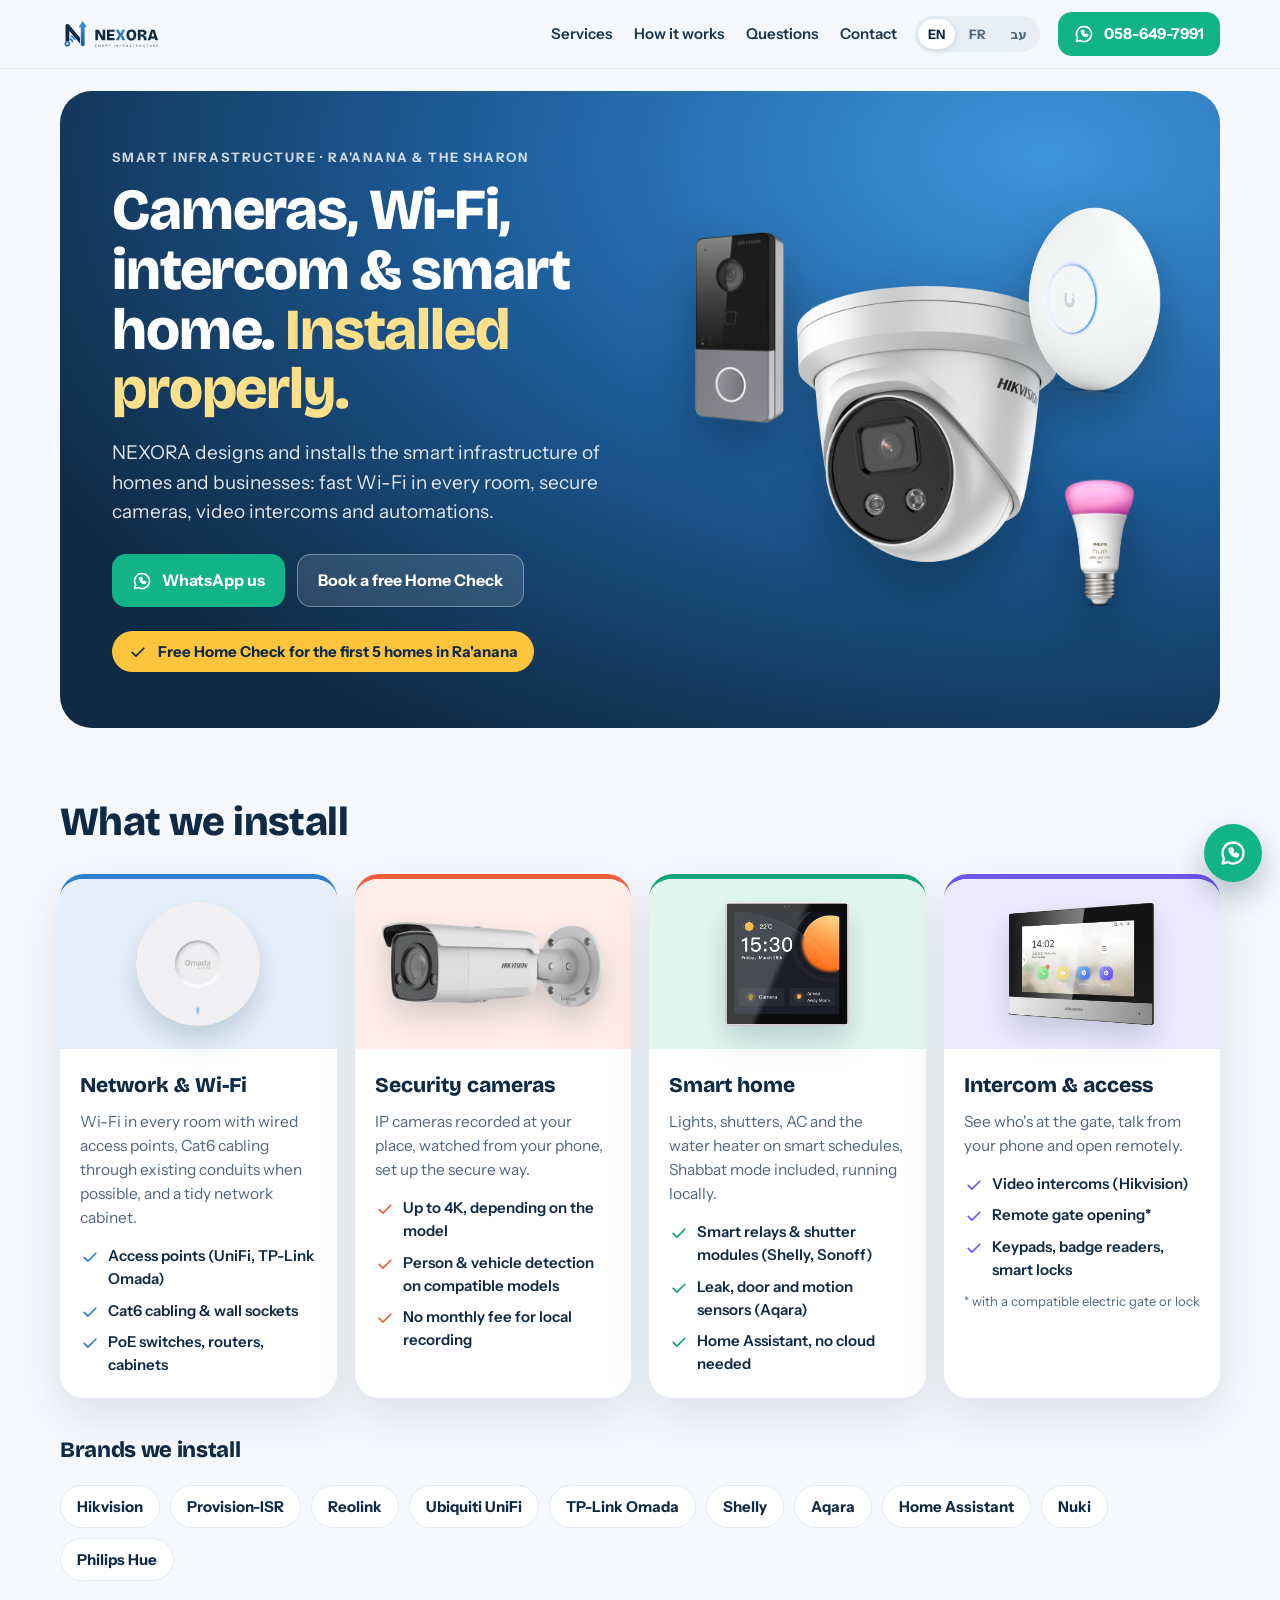
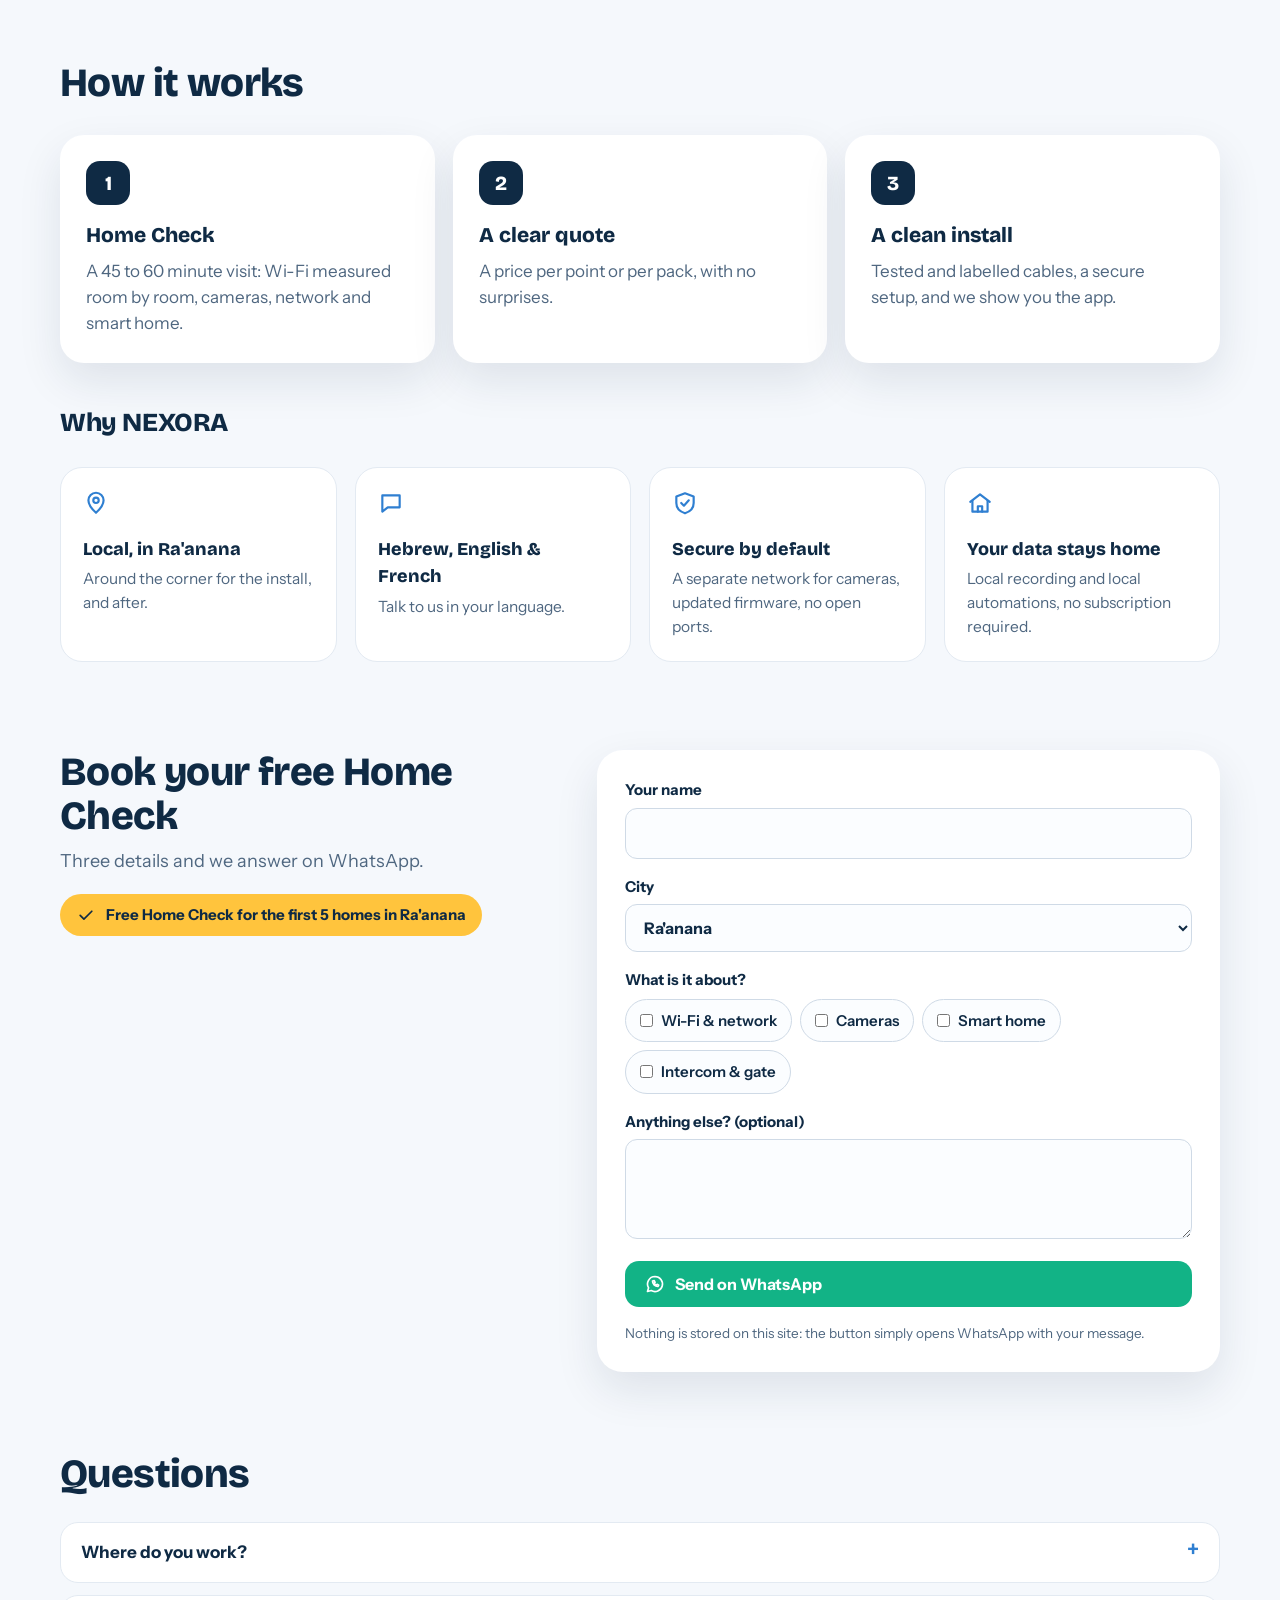
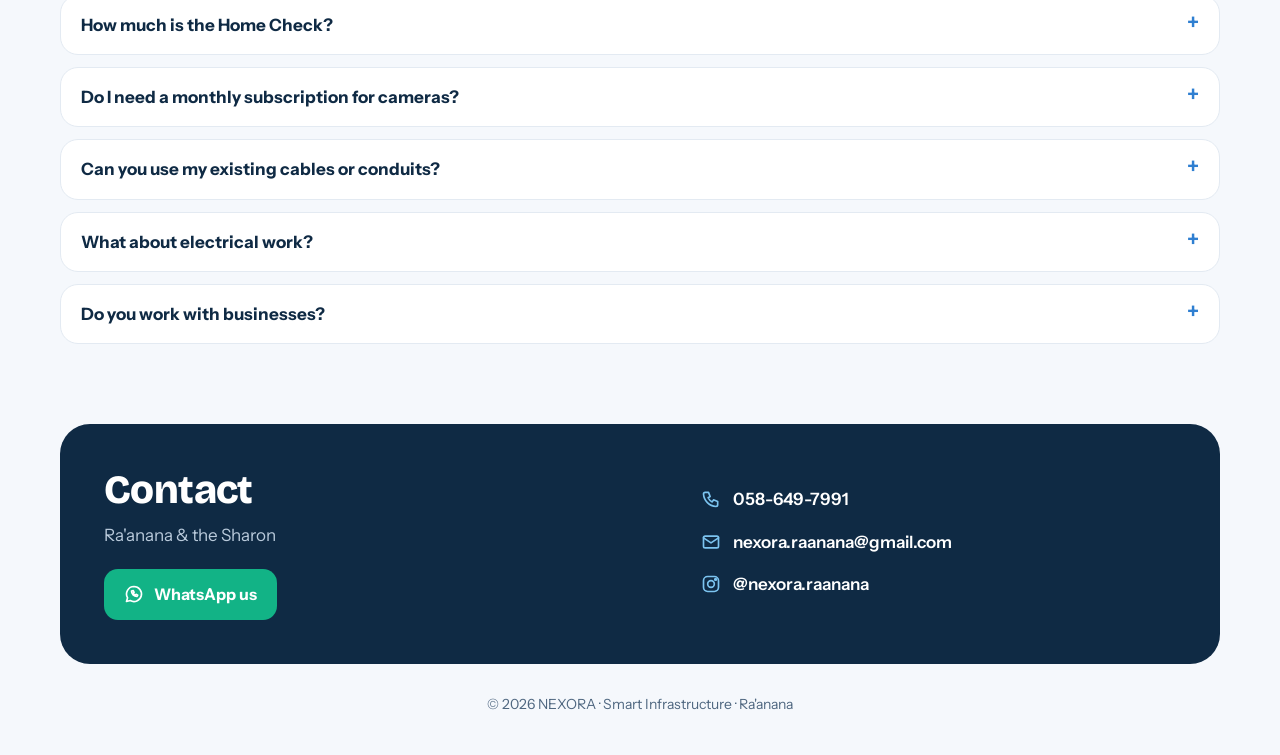
==== en/index.html @ de11d762 "NEXORA website: one page in English, French and Hebrew Services, how it works, free Home Check booki" ====
<!doctype html>
<html lang="en" dir="ltr">
<head>
<meta charset="utf-8">
<meta name="viewport" content="width=device-width, initial-scale=1">
<title>NEXORA · Cameras, Wi-Fi &amp; smart home in Ra&#x27;anana</title>
<meta name="description" content="NEXORA installs security cameras, Wi-Fi and Ethernet, video intercoms and smart home systems in Ra&#x27;anana and the Sharon. Free Home Check for the first 5 homes.">
<link rel="canonical" href="https://nexoraraanana.github.io/en/"><link rel="alternate" hreflang="en" href="https://nexoraraanana.github.io/en/"><link rel="alternate" hreflang="fr" href="https://nexoraraanana.github.io/fr/"><link rel="alternate" hreflang="he" href="https://nexoraraanana.github.io/he/"><link rel="alternate" hreflang="x-default" href="https://nexoraraanana.github.io/">
<meta property="og:type" content="website"><meta property="og:url" content="https://nexoraraanana.github.io/en/"><meta property="og:title" content="NEXORA · Cameras, Wi-Fi &amp; smart home in Ra&#x27;anana">
<meta property="og:description" content="NEXORA installs security cameras, Wi-Fi and Ethernet, video intercoms and smart home systems in Ra&#x27;anana and the Sharon. Free Home Check for the first 5 homes."><meta property="og:image" content="https://nexoraraanana.github.io/img/og-en.jpg"><meta name="twitter:card" content="summary_large_image">
<meta name="theme-color" content="#0F2A44">
<link rel="icon" href="../favicon.png"><link rel="apple-touch-icon" href="../apple-touch-icon.png">
<link rel="preconnect" href="https://fonts.googleapis.com"><link rel="preconnect" href="https://fonts.gstatic.com" crossorigin>
<link href="https://fonts.googleapis.com/css2?family=Bricolage+Grotesque:opsz,wght@12..96,700;12..96,800&family=Instrument+Sans:wght@400;600;700&family=Heebo:wght@400;600;700;800&display=swap" rel="stylesheet">
<link rel="stylesheet" href="../site.css">
<script type="application/ld+json">{"@context": "https://schema.org", "@type": "LocalBusiness", "name": "NEXORA", "description": "NEXORA installs security cameras, Wi-Fi and Ethernet, video intercoms and smart home systems in Ra'anana and the Sharon. Free Home Check for the first 5 homes.", "url": "https://nexoraraanana.github.io/en/", "telephone": "+972586497991", "email": "nexora.raanana@gmail.com", "image": "https://nexoraraanana.github.io/img/og-en.jpg", "sameAs": ["https://www.instagram.com/nexora.raanana/"], "inLanguage": "en", "areaServed": ["Ra'anana", "Kfar Saba", "Hod Hasharon", "Herzliya", "Sharon"]}</script>
</head>
<body>
<header class="top"><div class="wrap">
  <a class="logo" href="./" aria-label="NEXORA"><img src="../img/logo.svg" alt="NEXORA" width="160" height="34"></a>
  <nav class="nav" aria-label="Menu"><a href="#services">Services</a><a href="#how">How it works</a><a href="#faq">Questions</a><a href="#contact">Contact</a></nav>
  <div class="lang" aria-label="Language"><a href="../en/" lang="en" aria-current="page">EN</a><a href="../fr/" lang="fr">FR</a><a href="../he/" lang="he">עב</a></div>
  <a class="btn wa" href="https://wa.me/972586497991?text=Hi%20NEXORA%2C%20I%27d%20like%20a%20free%20Home%20Check." target="_blank" rel="noopener"><svg viewBox="0 0 24 24" aria-hidden="true"><path d="M12 3a9 9 0 0 0-7.7 13.6L3 21l4.5-1.2A9 9 0 1 0 12 3z"/><path d="M9 8.5c0 3.6 2.9 6.5 6.5 6.5l1-1.6-2-1-1 1a4.5 4.5 0 0 1-2.4-2.4l1-1-1-2z"/></svg><span>058-649-7991</span></a>
</div></header>
<main class="wrap">
  <section class="hero"><div class="in">
    <div>
      <div class="kicker">Smart Infrastructure · Ra'anana & the Sharon</div>
      <h1>Cameras, Wi-Fi, intercom &amp; smart home. <em>Installed properly.</em></h1>
      <p class="sub">NEXORA designs and installs the smart infrastructure of homes and businesses: fast Wi-Fi in every room, secure cameras, video intercoms and automations.</p>
      <div class="ctas"><a class="btn wa" href="https://wa.me/972586497991?text=Hi%20NEXORA%2C%20I%27d%20like%20a%20free%20Home%20Check." target="_blank" rel="noopener"><svg viewBox="0 0 24 24" aria-hidden="true"><path d="M12 3a9 9 0 0 0-7.7 13.6L3 21l4.5-1.2A9 9 0 1 0 12 3z"/><path d="M9 8.5c0 3.6 2.9 6.5 6.5 6.5l1-1.6-2-1-1 1a4.5 4.5 0 0 1-2.4-2.4l1-1-1-2z"/></svg>WhatsApp us</a><a class="btn ghost" href="#book">Book a free Home Check</a></div>
      <div class="offer"><svg viewBox="0 0 24 24" aria-hidden="true"><path d="M5 12.5l4.5 4.5L19 7.5"/></svg>Free Home Check for the first 5 homes in Ra'anana</div>
    </div>
    <div class="stage" aria-hidden="true">
      <img class="i-villa" src="../img/villa.webp" alt="" width="200" height="400"><img class="i-turret" src="../img/turret.webp" alt="" width="400" height="420">
      <img class="i-ap" src="../img/ap.webp" alt="" width="220" height="300"><img class="i-bulb" src="../img/bulb.webp" alt="" width="140" height="240">
    </div>
  </div></section>

  <section class="block" id="services"><h2 class="h2">What we install</h2><div class="grid4"><article class="svc" style="--c:var(--network);--tint:#E5F0FB"><div class="pic"><img src="../img/s-network.webp" alt="" loading="lazy" width="300" height="200"></div><div class="txt"><h3>Network &amp; Wi-Fi</h3><p>Wi-Fi in every room with wired access points, Cat6 cabling through existing conduits when possible, and a tidy network cabinet.</p><ul><li><svg viewBox="0 0 24 24" aria-hidden="true"><path d="M5 12.5l4.5 4.5L19 7.5"/></svg><span>Access points (UniFi, TP-Link Omada)</span></li><li><svg viewBox="0 0 24 24" aria-hidden="true"><path d="M5 12.5l4.5 4.5L19 7.5"/></svg><span>Cat6 cabling &amp; wall sockets</span></li><li><svg viewBox="0 0 24 24" aria-hidden="true"><path d="M5 12.5l4.5 4.5L19 7.5"/></svg><span>PoE switches, routers, cabinets</span></li></ul></div></article><article class="svc" style="--c:var(--security);--tint:#FFEDE7"><div class="pic"><img src="../img/s-security.webp" alt="" loading="lazy" width="300" height="200"></div><div class="txt"><h3>Security cameras</h3><p>IP cameras recorded at your place, watched from your phone, set up the secure way.</p><ul><li><svg viewBox="0 0 24 24" aria-hidden="true"><path d="M5 12.5l4.5 4.5L19 7.5"/></svg><span>Up to 4K, depending on the model</span></li><li><svg viewBox="0 0 24 24" aria-hidden="true"><path d="M5 12.5l4.5 4.5L19 7.5"/></svg><span>Person &amp; vehicle detection on compatible models</span></li><li><svg viewBox="0 0 24 24" aria-hidden="true"><path d="M5 12.5l4.5 4.5L19 7.5"/></svg><span>No monthly fee for local recording</span></li></ul></div></article><article class="svc" style="--c:var(--smart);--tint:#E2F6EF"><div class="pic"><img src="../img/s-smart.webp" alt="" loading="lazy" width="300" height="200"></div><div class="txt"><h3>Smart home</h3><p>Lights, shutters, AC and the water heater on smart schedules, Shabbat mode included, running locally.</p><ul><li><svg viewBox="0 0 24 24" aria-hidden="true"><path d="M5 12.5l4.5 4.5L19 7.5"/></svg><span>Smart relays &amp; shutter modules (Shelly, Sonoff)</span></li><li><svg viewBox="0 0 24 24" aria-hidden="true"><path d="M5 12.5l4.5 4.5L19 7.5"/></svg><span>Leak, door and motion sensors (Aqara)</span></li><li><svg viewBox="0 0 24 24" aria-hidden="true"><path d="M5 12.5l4.5 4.5L19 7.5"/></svg><span>Home Assistant, no cloud needed</span></li></ul></div></article><article class="svc" style="--c:var(--digital);--tint:#EEEAFE"><div class="pic"><img src="../img/s-digital.webp" alt="" loading="lazy" width="300" height="200"></div><div class="txt"><h3>Intercom &amp; access</h3><p>See who's at the gate, talk from your phone and open remotely.</p><ul><li><svg viewBox="0 0 24 24" aria-hidden="true"><path d="M5 12.5l4.5 4.5L19 7.5"/></svg><span>Video intercoms (Hikvision)</span></li><li><svg viewBox="0 0 24 24" aria-hidden="true"><path d="M5 12.5l4.5 4.5L19 7.5"/></svg><span>Remote gate opening*</span></li><li><svg viewBox="0 0 24 24" aria-hidden="true"><path d="M5 12.5l4.5 4.5L19 7.5"/></svg><span>Keypads, badge readers, smart locks</span></li></ul><small>* with a compatible electric gate or lock</small></div></article></div>
    <h3 class="h2" style="font-size:22px;margin-top:40px">Brands we install</h3><div class="brands"><span>Hikvision</span><span>Provision-ISR</span><span>Reolink</span><span>Ubiquiti UniFi</span><span>TP-Link Omada</span><span>Shelly</span><span>Aqara</span><span>Home Assistant</span><span>Nuki</span><span>Philips Hue</span></div></section>

  <section class="block" id="how"><h2 class="h2">How it works</h2><div class="steps"><div class="step"><div class="n">1</div><h3>Home Check</h3><p>A 45 to 60 minute visit: Wi-Fi measured room by room, cameras, network and smart home.</p></div><div class="step"><div class="n">2</div><h3>A clear quote</h3><p>A price per point or per pack, with no surprises.</p></div><div class="step"><div class="n">3</div><h3>A clean install</h3><p>Tested and labelled cables, a secure setup, and we show you the app.</p></div></div>
    <h3 class="h2" style="font-size:26px;margin-top:46px">Why NEXORA</h3><div class="why"><div><svg viewBox="0 0 24 24" aria-hidden="true"><path d="M12 21s-7-6.2-7-11.5a7 7 0 0 1 14 0C19 14.8 12 21 12 21z"/><circle cx="12" cy="9.5" r="2.5"/></svg><b>Local, in Ra'anana</b><p>Around the corner for the install, and after.</p></div><div><svg viewBox="0 0 24 24" aria-hidden="true"><path d="M4 5h16v11H9l-5 4z"/></svg><b>Hebrew, English &amp; French</b><p>Talk to us in your language.</p></div><div><svg viewBox="0 0 24 24" aria-hidden="true"><path d="M12 3l8 3v6c0 4.8-3.4 8-8 9.5C7.4 20 4 16.8 4 12V6z"/><path d="M8.5 12l2.5 2.5 4.5-5"/></svg><b>Secure by default</b><p>A separate network for cameras, updated firmware, no open ports.</p></div><div><svg viewBox="0 0 24 24" aria-hidden="true"><path d="M3 11l9-7 9 7"/><path d="M5 10v10h14V10"/><path d="M10 20v-5h4v5"/></svg><b>Your data stays home</b><p>Local recording and local automations, no subscription required.</p></div></div></section>

  <section class="block" id="book"><div class="book">
    <div><h2 class="h2">Book your free Home Check</h2><p class="lead">Three details and we answer on WhatsApp.</p><div class="offer" style="margin-top:18px"><svg viewBox="0 0 24 24" aria-hidden="true"><path d="M5 12.5l4.5 4.5L19 7.5"/></svg>Free Home Check for the first 5 homes in Ra'anana</div></div>
    <form class="form" data-wa="972586497991" data-tpl="Hi NEXORA, I&#x27;d like a free Home Check.
Name: {name}
City: {city}
About: {needs}
{msg}">
      <label>Your name<input name="name" autocomplete="name"></label>
      <label>City<select name="city"><option>Ra'anana</option><option>Kfar Saba</option><option>Hod Hasharon</option><option>Herzliya</option><option>Other</option></select></label>
      <fieldset><legend>What is it about?</legend><div class="opts"><label><input type="checkbox" name="needs" value="Wi-Fi & network">Wi-Fi &amp; network</label><label><input type="checkbox" name="needs" value="Cameras">Cameras</label><label><input type="checkbox" name="needs" value="Smart home">Smart home</label><label><input type="checkbox" name="needs" value="Intercom & gate">Intercom &amp; gate</label></div></fieldset>
      <label>Anything else? (optional)<textarea name="msg" rows="3"></textarea></label>
      <button class="btn wa" type="submit"><svg viewBox="0 0 24 24" aria-hidden="true"><path d="M12 3a9 9 0 0 0-7.7 13.6L3 21l4.5-1.2A9 9 0 1 0 12 3z"/><path d="M9 8.5c0 3.6 2.9 6.5 6.5 6.5l1-1.6-2-1-1 1a4.5 4.5 0 0 1-2.4-2.4l1-1-1-2z"/></svg>Send on WhatsApp</button>
      <p class="note">Nothing is stored on this site: the button simply opens WhatsApp with your message.</p>
    </form>
  </div></section>

  <section class="block" id="faq"><h2 class="h2">Questions</h2><div class="faq"><details><summary>Where do you work?</summary><p>Ra'anana, Kfar Saba, Hod Hasharon, Herzliya and the rest of the Sharon.</p></details><details><summary>How much is the Home Check?</summary><p>It's free for the first 5 homes in Ra'anana. After the visit you get a clear quote, with no obligation.</p></details><details><summary>Do I need a monthly subscription for cameras?</summary><p>No. Recording happens at your place, on the recorder. The manufacturers' apps to watch remotely are free; cloud storage is optional.</p></details><details><summary>Can you use my existing cables or conduits?</summary><p>Often, yes: we check where the existing conduits go and pull Cat6 through them when they allow it.</p></details><details><summary>What about electrical work?</summary><p>Anything on the 230 V network is done by a licensed electrician.</p></details><details><summary>Do you work with businesses?</summary><p>Yes: shops, offices, clinics and rentals, as well as homes.</p></details></div></section>

  <section class="contact" id="contact">
    <div><h2 class="h2">Contact</h2><p style="margin-top:10px;color:#B9CADB">Ra'anana &amp; the Sharon</p>
      <a class="btn wa" style="margin-top:20px" href="https://wa.me/972586497991?text=Hi%20NEXORA%2C%20I%27d%20like%20a%20free%20Home%20Check." target="_blank" rel="noopener"><svg viewBox="0 0 24 24" aria-hidden="true"><path d="M12 3a9 9 0 0 0-7.7 13.6L3 21l4.5-1.2A9 9 0 1 0 12 3z"/><path d="M9 8.5c0 3.6 2.9 6.5 6.5 6.5l1-1.6-2-1-1 1a4.5 4.5 0 0 1-2.4-2.4l1-1-1-2z"/></svg>WhatsApp us</a></div>
    <ul>
      <li><a href="tel:+972586497991"><svg viewBox="0 0 24 24" aria-hidden="true"><path d="M5 4h4l2 5-2.5 1.5a11 11 0 0 0 5 5L15 13l5 2v4a2 2 0 0 1-2 2A16 16 0 0 1 3 6a2 2 0 0 1 2-2z"/></svg><span dir="ltr">058-649-7991</span></a></li>
      <li><a href="mailto:nexora.raanana@gmail.com"><svg viewBox="0 0 24 24" aria-hidden="true"><rect x="3" y="5" width="18" height="14" rx="2"/><path d="M3 7l9 6 9-6"/></svg>nexora.raanana@gmail.com</a></li>
      <li><a href="https://www.instagram.com/nexora.raanana/" target="_blank" rel="noopener"><svg viewBox="0 0 24 24" aria-hidden="true"><rect x="3" y="3" width="18" height="18" rx="5"/><circle cx="12" cy="12" r="4"/><circle cx="17.5" cy="6.5" r="1"/></svg>@nexora.raanana</a></li>
    </ul>
  </section>
</main>
<footer>© 2026 NEXORA · Smart Infrastructure · Ra'anana</footer>
<a class="fab" href="https://wa.me/972586497991?text=Hi%20NEXORA%2C%20I%27d%20like%20a%20free%20Home%20Check." target="_blank" rel="noopener" aria-label="WhatsApp"><svg viewBox="0 0 24 24" aria-hidden="true"><path d="M12 3a9 9 0 0 0-7.7 13.6L3 21l4.5-1.2A9 9 0 1 0 12 3z"/><path d="M9 8.5c0 3.6 2.9 6.5 6.5 6.5l1-1.6-2-1-1 1a4.5 4.5 0 0 1-2.4-2.4l1-1-1-2z"/></svg></a>
<script src="../site.js"></script>
</body>
</html>
---- site.css ----
:root { --navy: #0F2A44; --ink: #1B3550; --muted: #4F6780; --line: #E3EAF2; --bg: #F5F8FC; --card: #FFFFFF;
  --network: #2F7FD1; --security: #EE5D3C; --smart: #0FA57B; --digital: #6F55EE; --sun: #FFC43D; --wa: #12B386;
  --head: 'Bricolage Grotesque', 'Segoe UI', system-ui, sans-serif; --body: 'Instrument Sans', 'Segoe UI', system-ui, sans-serif;
  --shadow: 0 18px 44px rgba(15, 42, 68, 0.10); }
[dir="rtl"] { --head: 'Heebo', 'Segoe UI', system-ui, sans-serif; --body: 'Heebo', 'Segoe UI', system-ui, sans-serif; }
* { box-sizing: border-box; margin: 0; padding: 0; }
html { scroll-behavior: smooth; }
body { font-family: var(--body); color: var(--navy); background: var(--bg); line-height: 1.55; font-size: 17px; -webkit-font-smoothing: antialiased; }
img { display: block; max-width: 100%; height: auto; }
a { color: inherit; }
.wrap { width: min(1160px, 100% - 32px); margin-inline: auto; }
svg { width: 20px; height: 20px; fill: none; stroke: currentColor; stroke-width: 2; stroke-linecap: round; stroke-linejoin: round; flex: none; }
:focus-visible { outline: 3px solid var(--network); outline-offset: 3px; border-radius: 8px; }

/* header */
.top { position: sticky; top: 0; z-index: 20; background: rgba(245, 248, 252, 0.88); backdrop-filter: blur(12px); border-bottom: 1px solid var(--line); }
.top .wrap { display: flex; align-items: center; gap: 18px; height: 68px; }
.logo img { height: 34px; width: auto; }
.nav { display: flex; gap: 22px; margin-inline-start: auto; }
.nav a { text-decoration: none; font-weight: 600; font-size: 15px; color: var(--ink); }
.nav a:hover { color: var(--network); }
.lang { display: flex; gap: 4px; padding: 3px; border-radius: 999px; background: #E8EEF5; }
.lang a { text-decoration: none; font-weight: 700; font-size: 13px; padding: 5px 10px; border-radius: 999px; color: var(--muted); }
.lang a[aria-current="page"] { background: #fff; color: var(--navy); box-shadow: 0 2px 6px rgba(15, 42, 68, 0.12); }
.btn { display: inline-flex; align-items: center; gap: 10px; padding: 13px 20px; border-radius: 14px; font-weight: 700; font-size: 16px; text-decoration: none; border: 0; cursor: pointer; font-family: var(--body); transition: transform 0.15s ease; }
.btn:hover { transform: translateY(-1px); }
.btn.wa { background: var(--wa); color: #fff; }
.btn.light { background: #fff; color: var(--navy); }
.btn.ghost { background: rgba(255, 255, 255, 0.12); color: #fff; border: 1px solid rgba(255, 255, 255, 0.35); }
.top .btn { padding: 10px 16px; font-size: 15px; }

/* hero */
.hero { position: relative; overflow: hidden; margin-top: 22px; border-radius: 32px; color: #fff;
  background: radial-gradient(120% 130% at 85% 10%, #3E95DD 0%, #1E5E9C 40%, #0F2A44 82%); }
.hero .in { display: grid; grid-template-columns: 1.05fr 0.95fr; gap: 24px; align-items: center; padding: 56px 52px; }
.kicker { font-weight: 700; font-size: 13px; letter-spacing: 0.14em; text-transform: uppercase; color: rgba(255, 255, 255, 0.78); }
[dir="rtl"] .kicker { letter-spacing: 0.02em; }
.hero h1 { margin-top: 14px; font-family: var(--head); font-weight: 800; font-size: clamp(34px, 5.2vw, 58px); line-height: 1.03; letter-spacing: -0.02em; }
[dir="rtl"] .hero h1 { letter-spacing: 0; line-height: 1.15; }
.hero h1 em { font-style: normal; color: #FFE08A; }
.hero p.sub { margin-top: 18px; font-size: 19px; color: rgba(255, 255, 255, 0.88); max-width: 560px; }
.hero .ctas { display: flex; flex-wrap: wrap; gap: 12px; margin-top: 28px; }
.offer { display: inline-flex; align-items: center; gap: 10px; margin-top: 24px; padding: 9px 16px; border-radius: 999px; background: var(--sun); color: var(--navy); font-weight: 700; font-size: 15px; }
.stage { position: relative; min-height: 420px; }
.stage img { position: absolute; filter: drop-shadow(0 26px 26px rgba(4, 16, 30, 0.35)); animation: float 7s ease-in-out infinite; }
.stage .i-turret { width: 58%; inset-inline-start: 22%; top: 18%; }
.stage .i-villa { width: 21%; inset-inline-start: 2%; top: 6%; animation-delay: -2s; }
.stage .i-ap { width: 30%; inset-inline-end: 0; top: 0; animation-delay: -4s; }
.stage .i-bulb { width: 16%; inset-inline-end: 6%; bottom: 2%; animation-delay: -1s; }
@keyframes float { 0%, 100% { transform: translateY(0); } 50% { transform: translateY(-10px); } }
@media (prefers-reduced-motion: reduce) { .stage img { animation: none; } html { scroll-behavior: auto; } }

/* sections */
section.block { padding: 72px 0 8px; }
.h2 { font-family: var(--head); font-weight: 800; font-size: clamp(28px, 3.4vw, 40px); letter-spacing: -0.015em; line-height: 1.1; }
[dir="rtl"] .h2 { letter-spacing: 0; }
.lead { margin-top: 10px; color: var(--muted); font-size: 18px; }
.grid4 { display: grid; grid-template-columns: repeat(4, 1fr); gap: 18px; margin-top: 30px; }
.svc { background: var(--card); border-radius: 24px; overflow: hidden; box-shadow: var(--shadow); border-top: 5px solid var(--c); display: flex; flex-direction: column; }
.svc .pic { height: 170px; display: grid; place-items: center; background: var(--tint); padding: 18px; }
.svc .pic img { max-height: 134px; width: auto; filter: drop-shadow(0 14px 14px rgba(15, 42, 68, 0.18)); }
.svc .txt { padding: 20px 20px 22px; }
.svc h3 { font-family: var(--head); font-weight: 800; font-size: 21px; }
.svc p { margin-top: 8px; color: var(--muted); font-size: 15.5px; }
.svc ul { list-style: none; margin-top: 14px; display: grid; gap: 8px; }
.svc li { display: flex; gap: 8px; font-size: 15px; font-weight: 600; }
.svc li svg { color: var(--c); margin-top: 3px; }
.svc small { display: block; margin-top: 10px; color: var(--muted); font-size: 13px; }
.brands { display: flex; flex-wrap: wrap; gap: 10px; margin-top: 22px; }
.brands span { padding: 9px 16px; border-radius: 999px; background: #fff; border: 1px solid var(--line); font-weight: 700; font-size: 15px; }
.steps { display: grid; grid-template-columns: repeat(3, 1fr); gap: 18px; margin-top: 30px; counter-reset: s; }
.step { background: var(--card); border-radius: 24px; padding: 26px; box-shadow: var(--shadow); }
.step .n { width: 44px; height: 44px; border-radius: 14px; display: grid; place-items: center; background: var(--navy); color: #fff; font-family: var(--head); font-weight: 800; font-size: 20px; }
.step h3 { margin-top: 14px; font-family: var(--head); font-weight: 800; font-size: 21px; }
.step p { margin-top: 6px; color: var(--muted); }
.why { display: grid; grid-template-columns: repeat(4, 1fr); gap: 18px; margin-top: 30px; }
.why div { padding: 22px; border-radius: 22px; background: #fff; border: 1px solid var(--line); }
.why svg { width: 26px; height: 26px; color: var(--network); }
.why b { display: block; margin-top: 12px; font-family: var(--head); font-weight: 800; font-size: 18px; }
.why p { margin-top: 4px; color: var(--muted); font-size: 15.5px; }

/* booking */
.book { display: grid; grid-template-columns: 0.9fr 1.1fr; gap: 28px; align-items: start; margin-top: 8px; }
.form { background: var(--card); border-radius: 26px; padding: 28px; box-shadow: var(--shadow); display: grid; gap: 16px; }
.form label, .form legend { font-weight: 700; font-size: 15px; }
.form input, .form select, .form textarea { width: 100%; margin-top: 6px; padding: 12px 14px; border-radius: 12px; border: 1px solid #CFDAE6; font: inherit; font-size: 16px; color: var(--navy); background: #FBFDFF; }
.form fieldset { border: 0; }
.form .opts { display: flex; flex-wrap: wrap; gap: 8px; margin-top: 8px; }
.form .opts label { display: inline-flex; align-items: center; gap: 8px; padding: 9px 14px; border-radius: 999px; border: 1px solid #CFDAE6; background: #FBFDFF; font-weight: 600; cursor: pointer; }
.form .opts input { width: auto; margin: 0; accent-color: var(--wa); }
.form .note { color: var(--muted); font-size: 13.5px; }

/* faq + contact */
.faq { margin-top: 26px; display: grid; gap: 12px; }
.faq details { background: #fff; border: 1px solid var(--line); border-radius: 18px; padding: 16px 20px; }
.faq summary { cursor: pointer; font-weight: 700; font-size: 17px; list-style: none; display: flex; justify-content: space-between; gap: 14px; }
.faq summary::-webkit-details-marker { display: none; }
.faq summary::after { content: '+'; font-size: 22px; line-height: 1; color: var(--network); }
.faq details[open] summary::after { content: '–'; }
.faq p { margin-top: 10px; color: var(--muted); }
.contact { margin: 72px 0 0; padding: 44px; border-radius: 30px; background: var(--navy); color: #fff; display: grid; grid-template-columns: 1.2fr 1fr; gap: 26px; align-items: center; }
.contact .h2 { color: #fff; }
.contact ul { list-style: none; display: grid; gap: 12px; }
.contact li a { display: inline-flex; align-items: center; gap: 12px; text-decoration: none; font-weight: 600; font-size: 17px; }
.contact li svg { color: #7CC4F0; }
footer { padding: 30px 0 40px; color: var(--muted); font-size: 14px; text-align: center; }
.fab { position: fixed; inset-inline-end: 18px; bottom: 18px; z-index: 30; width: 58px; height: 58px; border-radius: 50%; display: grid; place-items: center; background: var(--wa); color: #fff; box-shadow: 0 14px 30px rgba(15, 42, 68, 0.28); }
.fab svg { width: 28px; height: 28px; }

@media (max-width: 1000px) { .grid4, .why { grid-template-columns: repeat(2, 1fr); } .nav { display: none; } }
@media (max-width: 760px) {
  body { font-size: 16px; }
  .hero { border-radius: 24px; margin-top: 14px; }
  .hero .in { grid-template-columns: 1fr; padding: 34px 22px 10px; }
  .stage { min-height: 300px; }
  .grid4, .why, .steps, .book, .contact { grid-template-columns: 1fr; }
  .contact { padding: 30px 22px; }
  .top .btn span { display: none; }
  .logo img { height: 28px; }
  section.block { padding-top: 54px; }
}
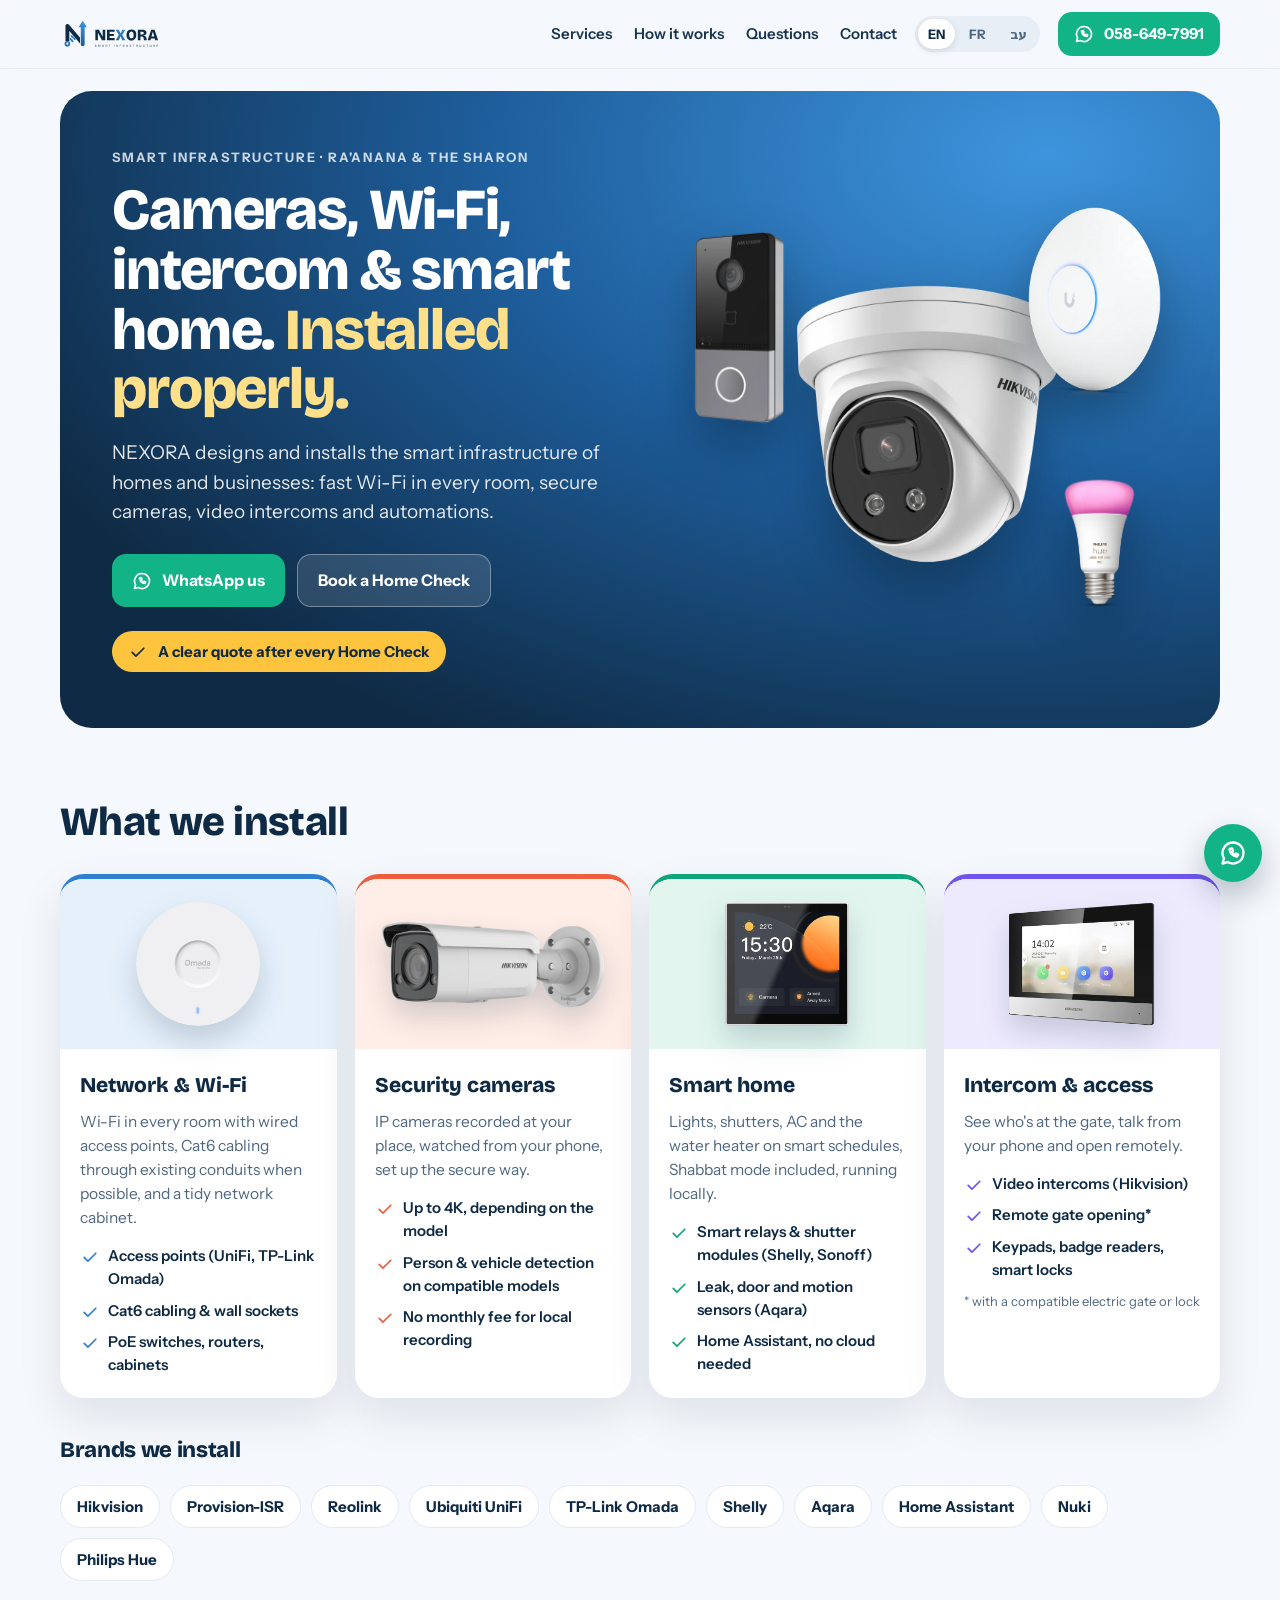
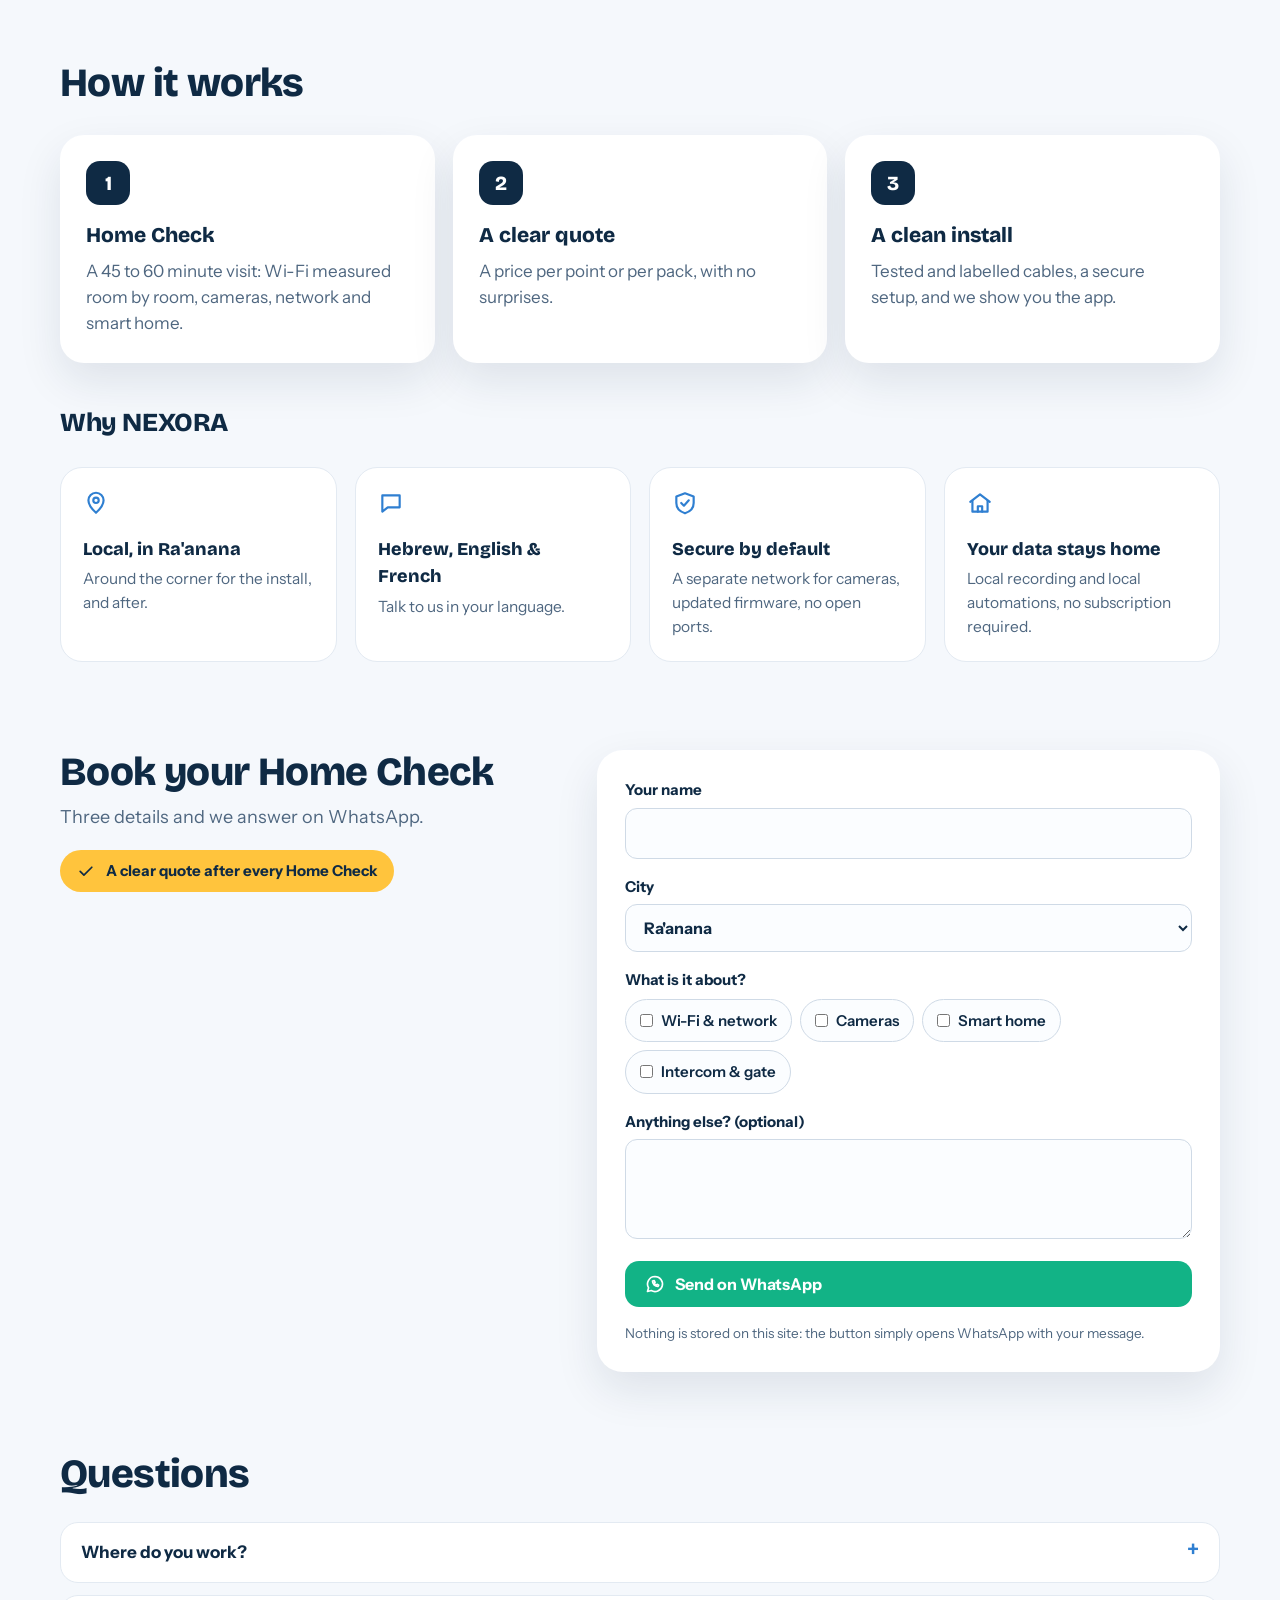
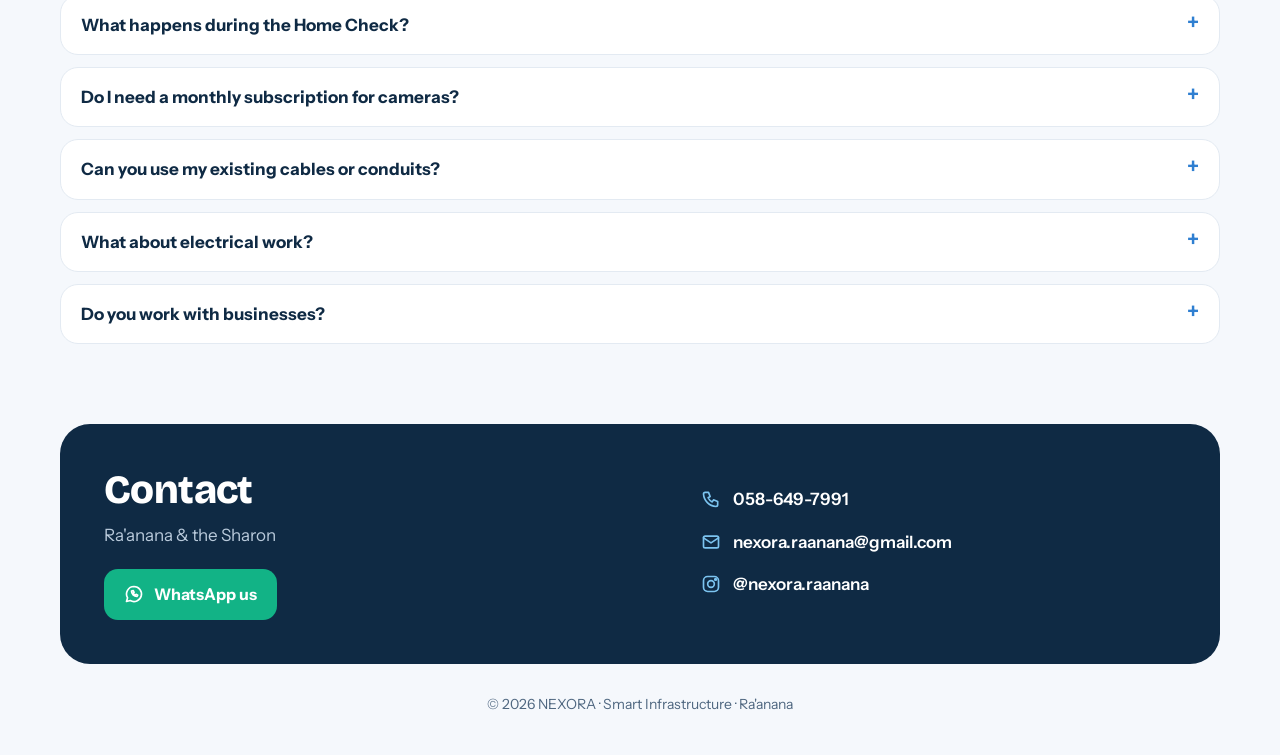
==== commit 3c3dfadd: "Remove the free Home Check offer (first 5 homes) from the site Co-Authored-By: Claude Opus 5.5 <nore" ====
--- a/en/index.html
+++ b/en/index.html
@@ -4,23 +4,23 @@
 <meta charset="utf-8">
 <meta name="viewport" content="width=device-width, initial-scale=1">
 <title>NEXORA · Cameras, Wi-Fi &amp; smart home in Ra&#x27;anana</title>
-<meta name="description" content="NEXORA installs security cameras, Wi-Fi and Ethernet, video intercoms and smart home systems in Ra&#x27;anana and the Sharon. Free Home Check for the first 5 homes.">
+<meta name="description" content="NEXORA installs security cameras, Wi-Fi and Ethernet, video intercoms and smart home systems in Ra&#x27;anana and the Sharon. Home Check visit and a clear quote.">
 <link rel="canonical" href="https://nexoraraanana.github.io/en/"><link rel="alternate" hreflang="en" href="https://nexoraraanana.github.io/en/"><link rel="alternate" hreflang="fr" href="https://nexoraraanana.github.io/fr/"><link rel="alternate" hreflang="he" href="https://nexoraraanana.github.io/he/"><link rel="alternate" hreflang="x-default" href="https://nexoraraanana.github.io/">
 <meta property="og:type" content="website"><meta property="og:url" content="https://nexoraraanana.github.io/en/"><meta property="og:title" content="NEXORA · Cameras, Wi-Fi &amp; smart home in Ra&#x27;anana">
-<meta property="og:description" content="NEXORA installs security cameras, Wi-Fi and Ethernet, video intercoms and smart home systems in Ra&#x27;anana and the Sharon. Free Home Check for the first 5 homes."><meta property="og:image" content="https://nexoraraanana.github.io/img/og-en.jpg"><meta name="twitter:card" content="summary_large_image">
+<meta property="og:description" content="NEXORA installs security cameras, Wi-Fi and Ethernet, video intercoms and smart home systems in Ra&#x27;anana and the Sharon. Home Check visit and a clear quote."><meta property="og:image" content="https://nexoraraanana.github.io/img/og-en.jpg"><meta name="twitter:card" content="summary_large_image">
 <meta name="theme-color" content="#0F2A44">
 <link rel="icon" href="../favicon.png"><link rel="apple-touch-icon" href="../apple-touch-icon.png">
 <link rel="preconnect" href="https://fonts.googleapis.com"><link rel="preconnect" href="https://fonts.gstatic.com" crossorigin>
 <link href="https://fonts.googleapis.com/css2?family=Bricolage+Grotesque:opsz,wght@12..96,700;12..96,800&family=Instrument+Sans:wght@400;600;700&family=Heebo:wght@400;600;700;800&display=swap" rel="stylesheet">
 <link rel="stylesheet" href="../site.css">
-<script type="application/ld+json">{"@context": "https://schema.org", "@type": "LocalBusiness", "name": "NEXORA", "description": "NEXORA installs security cameras, Wi-Fi and Ethernet, video intercoms and smart home systems in Ra'anana and the Sharon. Free Home Check for the first 5 homes.", "url": "https://nexoraraanana.github.io/en/", "telephone": "+972586497991", "email": "nexora.raanana@gmail.com", "image": "https://nexoraraanana.github.io/img/og-en.jpg", "sameAs": ["https://www.instagram.com/nexora.raanana/"], "inLanguage": "en", "areaServed": ["Ra'anana", "Kfar Saba", "Hod Hasharon", "Herzliya", "Sharon"]}</script>
+<script type="application/ld+json">{"@context": "https://schema.org", "@type": "LocalBusiness", "name": "NEXORA", "description": "NEXORA installs security cameras, Wi-Fi and Ethernet, video intercoms and smart home systems in Ra'anana and the Sharon. Home Check visit and a clear quote.", "url": "https://nexoraraanana.github.io/en/", "telephone": "+972586497991", "email": "nexora.raanana@gmail.com", "image": "https://nexoraraanana.github.io/img/og-en.jpg", "sameAs": ["https://www.instagram.com/nexora.raanana/"], "inLanguage": "en", "areaServed": ["Ra'anana", "Kfar Saba", "Hod Hasharon", "Herzliya", "Sharon"]}</script>
 </head>
 <body>
 <header class="top"><div class="wrap">
   <a class="logo" href="./" aria-label="NEXORA"><img src="../img/logo.svg" alt="NEXORA" width="160" height="34"></a>
   <nav class="nav" aria-label="Menu"><a href="#services">Services</a><a href="#how">How it works</a><a href="#faq">Questions</a><a href="#contact">Contact</a></nav>
   <div class="lang" aria-label="Language"><a href="../en/" lang="en" aria-current="page">EN</a><a href="../fr/" lang="fr">FR</a><a href="../he/" lang="he">עב</a></div>
-  <a class="btn wa" href="https://wa.me/972586497991?text=Hi%20NEXORA%2C%20I%27d%20like%20a%20free%20Home%20Check." target="_blank" rel="noopener"><svg viewBox="0 0 24 24" aria-hidden="true"><path d="M12 3a9 9 0 0 0-7.7 13.6L3 21l4.5-1.2A9 9 0 1 0 12 3z"/><path d="M9 8.5c0 3.6 2.9 6.5 6.5 6.5l1-1.6-2-1-1 1a4.5 4.5 0 0 1-2.4-2.4l1-1-1-2z"/></svg><span>058-649-7991</span></a>
+  <a class="btn wa" href="https://wa.me/972586497991?text=Hi%20NEXORA%2C%20I%27d%20like%20to%20book%20a%20Home%20Check." target="_blank" rel="noopener"><svg viewBox="0 0 24 24" aria-hidden="true"><path d="M12 3a9 9 0 0 0-7.7 13.6L3 21l4.5-1.2A9 9 0 1 0 12 3z"/><path d="M9 8.5c0 3.6 2.9 6.5 6.5 6.5l1-1.6-2-1-1 1a4.5 4.5 0 0 1-2.4-2.4l1-1-1-2z"/></svg><span>058-649-7991</span></a>
 </div></header>
 <main class="wrap">
   <section class="hero"><div class="in">
@@ -28,8 +28,8 @@
       <div class="kicker">Smart Infrastructure · Ra'anana & the Sharon</div>
       <h1>Cameras, Wi-Fi, intercom &amp; smart home. <em>Installed properly.</em></h1>
       <p class="sub">NEXORA designs and installs the smart infrastructure of homes and businesses: fast Wi-Fi in every room, secure cameras, video intercoms and automations.</p>
-      <div class="ctas"><a class="btn wa" href="https://wa.me/972586497991?text=Hi%20NEXORA%2C%20I%27d%20like%20a%20free%20Home%20Check." target="_blank" rel="noopener"><svg viewBox="0 0 24 24" aria-hidden="true"><path d="M12 3a9 9 0 0 0-7.7 13.6L3 21l4.5-1.2A9 9 0 1 0 12 3z"/><path d="M9 8.5c0 3.6 2.9 6.5 6.5 6.5l1-1.6-2-1-1 1a4.5 4.5 0 0 1-2.4-2.4l1-1-1-2z"/></svg>WhatsApp us</a><a class="btn ghost" href="#book">Book a free Home Check</a></div>
-      <div class="offer"><svg viewBox="0 0 24 24" aria-hidden="true"><path d="M5 12.5l4.5 4.5L19 7.5"/></svg>Free Home Check for the first 5 homes in Ra'anana</div>
+      <div class="ctas"><a class="btn wa" href="https://wa.me/972586497991?text=Hi%20NEXORA%2C%20I%27d%20like%20to%20book%20a%20Home%20Check." target="_blank" rel="noopener"><svg viewBox="0 0 24 24" aria-hidden="true"><path d="M12 3a9 9 0 0 0-7.7 13.6L3 21l4.5-1.2A9 9 0 1 0 12 3z"/><path d="M9 8.5c0 3.6 2.9 6.5 6.5 6.5l1-1.6-2-1-1 1a4.5 4.5 0 0 1-2.4-2.4l1-1-1-2z"/></svg>WhatsApp us</a><a class="btn ghost" href="#book">Book a Home Check</a></div>
+      <div class="offer"><svg viewBox="0 0 24 24" aria-hidden="true"><path d="M5 12.5l4.5 4.5L19 7.5"/></svg>A clear quote after every Home Check</div>
     </div>
     <div class="stage" aria-hidden="true">
       <img class="i-villa" src="../img/villa.webp" alt="" width="200" height="400"><img class="i-turret" src="../img/turret.webp" alt="" width="400" height="420">
@@ -44,8 +44,8 @@
     <h3 class="h2" style="font-size:26px;margin-top:46px">Why NEXORA</h3><div class="why"><div><svg viewBox="0 0 24 24" aria-hidden="true"><path d="M12 21s-7-6.2-7-11.5a7 7 0 0 1 14 0C19 14.8 12 21 12 21z"/><circle cx="12" cy="9.5" r="2.5"/></svg><b>Local, in Ra'anana</b><p>Around the corner for the install, and after.</p></div><div><svg viewBox="0 0 24 24" aria-hidden="true"><path d="M4 5h16v11H9l-5 4z"/></svg><b>Hebrew, English &amp; French</b><p>Talk to us in your language.</p></div><div><svg viewBox="0 0 24 24" aria-hidden="true"><path d="M12 3l8 3v6c0 4.8-3.4 8-8 9.5C7.4 20 4 16.8 4 12V6z"/><path d="M8.5 12l2.5 2.5 4.5-5"/></svg><b>Secure by default</b><p>A separate network for cameras, updated firmware, no open ports.</p></div><div><svg viewBox="0 0 24 24" aria-hidden="true"><path d="M3 11l9-7 9 7"/><path d="M5 10v10h14V10"/><path d="M10 20v-5h4v5"/></svg><b>Your data stays home</b><p>Local recording and local automations, no subscription required.</p></div></div></section>
 
   <section class="block" id="book"><div class="book">
-    <div><h2 class="h2">Book your free Home Check</h2><p class="lead">Three details and we answer on WhatsApp.</p><div class="offer" style="margin-top:18px"><svg viewBox="0 0 24 24" aria-hidden="true"><path d="M5 12.5l4.5 4.5L19 7.5"/></svg>Free Home Check for the first 5 homes in Ra'anana</div></div>
-    <form class="form" data-wa="972586497991" data-tpl="Hi NEXORA, I&#x27;d like a free Home Check.
+    <div><h2 class="h2">Book your Home Check</h2><p class="lead">Three details and we answer on WhatsApp.</p><div class="offer" style="margin-top:18px"><svg viewBox="0 0 24 24" aria-hidden="true"><path d="M5 12.5l4.5 4.5L19 7.5"/></svg>A clear quote after every Home Check</div></div>
+    <form class="form" data-wa="972586497991" data-tpl="Hi NEXORA, I&#x27;d like to book a Home Check.
 Name: {name}
 City: {city}
 About: {needs}
@@ -59,11 +59,11 @@
     </form>
   </div></section>
 
-  <section class="block" id="faq"><h2 class="h2">Questions</h2><div class="faq"><details><summary>Where do you work?</summary><p>Ra'anana, Kfar Saba, Hod Hasharon, Herzliya and the rest of the Sharon.</p></details><details><summary>How much is the Home Check?</summary><p>It's free for the first 5 homes in Ra'anana. After the visit you get a clear quote, with no obligation.</p></details><details><summary>Do I need a monthly subscription for cameras?</summary><p>No. Recording happens at your place, on the recorder. The manufacturers' apps to watch remotely are free; cloud storage is optional.</p></details><details><summary>Can you use my existing cables or conduits?</summary><p>Often, yes: we check where the existing conduits go and pull Cat6 through them when they allow it.</p></details><details><summary>What about electrical work?</summary><p>Anything on the 230 V network is done by a licensed electrician.</p></details><details><summary>Do you work with businesses?</summary><p>Yes: shops, offices, clinics and rentals, as well as homes.</p></details></div></section>
+  <section class="block" id="faq"><h2 class="h2">Questions</h2><div class="faq"><details><summary>Where do you work?</summary><p>Ra'anana, Kfar Saba, Hod Hasharon, Herzliya and the rest of the Sharon.</p></details><details><summary>What happens during the Home Check?</summary><p>We visit for about an hour: Wi-Fi measured room by room, then your cameras, cabling and smart home. After the visit you get a clear quote, with no obligation.</p></details><details><summary>Do I need a monthly subscription for cameras?</summary><p>No. Recording happens at your place, on the recorder. The manufacturers' apps to watch remotely are free; cloud storage is optional.</p></details><details><summary>Can you use my existing cables or conduits?</summary><p>Often, yes: we check where the existing conduits go and pull Cat6 through them when they allow it.</p></details><details><summary>What about electrical work?</summary><p>Anything on the 230 V network is done by a licensed electrician.</p></details><details><summary>Do you work with businesses?</summary><p>Yes: shops, offices, clinics and rentals, as well as homes.</p></details></div></section>
 
   <section class="contact" id="contact">
     <div><h2 class="h2">Contact</h2><p style="margin-top:10px;color:#B9CADB">Ra'anana &amp; the Sharon</p>
-      <a class="btn wa" style="margin-top:20px" href="https://wa.me/972586497991?text=Hi%20NEXORA%2C%20I%27d%20like%20a%20free%20Home%20Check." target="_blank" rel="noopener"><svg viewBox="0 0 24 24" aria-hidden="true"><path d="M12 3a9 9 0 0 0-7.7 13.6L3 21l4.5-1.2A9 9 0 1 0 12 3z"/><path d="M9 8.5c0 3.6 2.9 6.5 6.5 6.5l1-1.6-2-1-1 1a4.5 4.5 0 0 1-2.4-2.4l1-1-1-2z"/></svg>WhatsApp us</a></div>
+      <a class="btn wa" style="margin-top:20px" href="https://wa.me/972586497991?text=Hi%20NEXORA%2C%20I%27d%20like%20to%20book%20a%20Home%20Check." target="_blank" rel="noopener"><svg viewBox="0 0 24 24" aria-hidden="true"><path d="M12 3a9 9 0 0 0-7.7 13.6L3 21l4.5-1.2A9 9 0 1 0 12 3z"/><path d="M9 8.5c0 3.6 2.9 6.5 6.5 6.5l1-1.6-2-1-1 1a4.5 4.5 0 0 1-2.4-2.4l1-1-1-2z"/></svg>WhatsApp us</a></div>
     <ul>
       <li><a href="tel:+972586497991"><svg viewBox="0 0 24 24" aria-hidden="true"><path d="M5 4h4l2 5-2.5 1.5a11 11 0 0 0 5 5L15 13l5 2v4a2 2 0 0 1-2 2A16 16 0 0 1 3 6a2 2 0 0 1 2-2z"/></svg><span dir="ltr">058-649-7991</span></a></li>
       <li><a href="mailto:nexora.raanana@gmail.com"><svg viewBox="0 0 24 24" aria-hidden="true"><rect x="3" y="5" width="18" height="14" rx="2"/><path d="M3 7l9 6 9-6"/></svg>nexora.raanana@gmail.com</a></li>
@@ -72,7 +72,7 @@
   </section>
 </main>
 <footer>© 2026 NEXORA · Smart Infrastructure · Ra'anana</footer>
-<a class="fab" href="https://wa.me/972586497991?text=Hi%20NEXORA%2C%20I%27d%20like%20a%20free%20Home%20Check." target="_blank" rel="noopener" aria-label="WhatsApp"><svg viewBox="0 0 24 24" aria-hidden="true"><path d="M12 3a9 9 0 0 0-7.7 13.6L3 21l4.5-1.2A9 9 0 1 0 12 3z"/><path d="M9 8.5c0 3.6 2.9 6.5 6.5 6.5l1-1.6-2-1-1 1a4.5 4.5 0 0 1-2.4-2.4l1-1-1-2z"/></svg></a>
+<a class="fab" href="https://wa.me/972586497991?text=Hi%20NEXORA%2C%20I%27d%20like%20to%20book%20a%20Home%20Check." target="_blank" rel="noopener" aria-label="WhatsApp"><svg viewBox="0 0 24 24" aria-hidden="true"><path d="M12 3a9 9 0 0 0-7.7 13.6L3 21l4.5-1.2A9 9 0 1 0 12 3z"/><path d="M9 8.5c0 3.6 2.9 6.5 6.5 6.5l1-1.6-2-1-1 1a4.5 4.5 0 0 1-2.4-2.4l1-1-1-2z"/></svg></a>
 <script src="../site.js"></script>
 </body>
 </html>
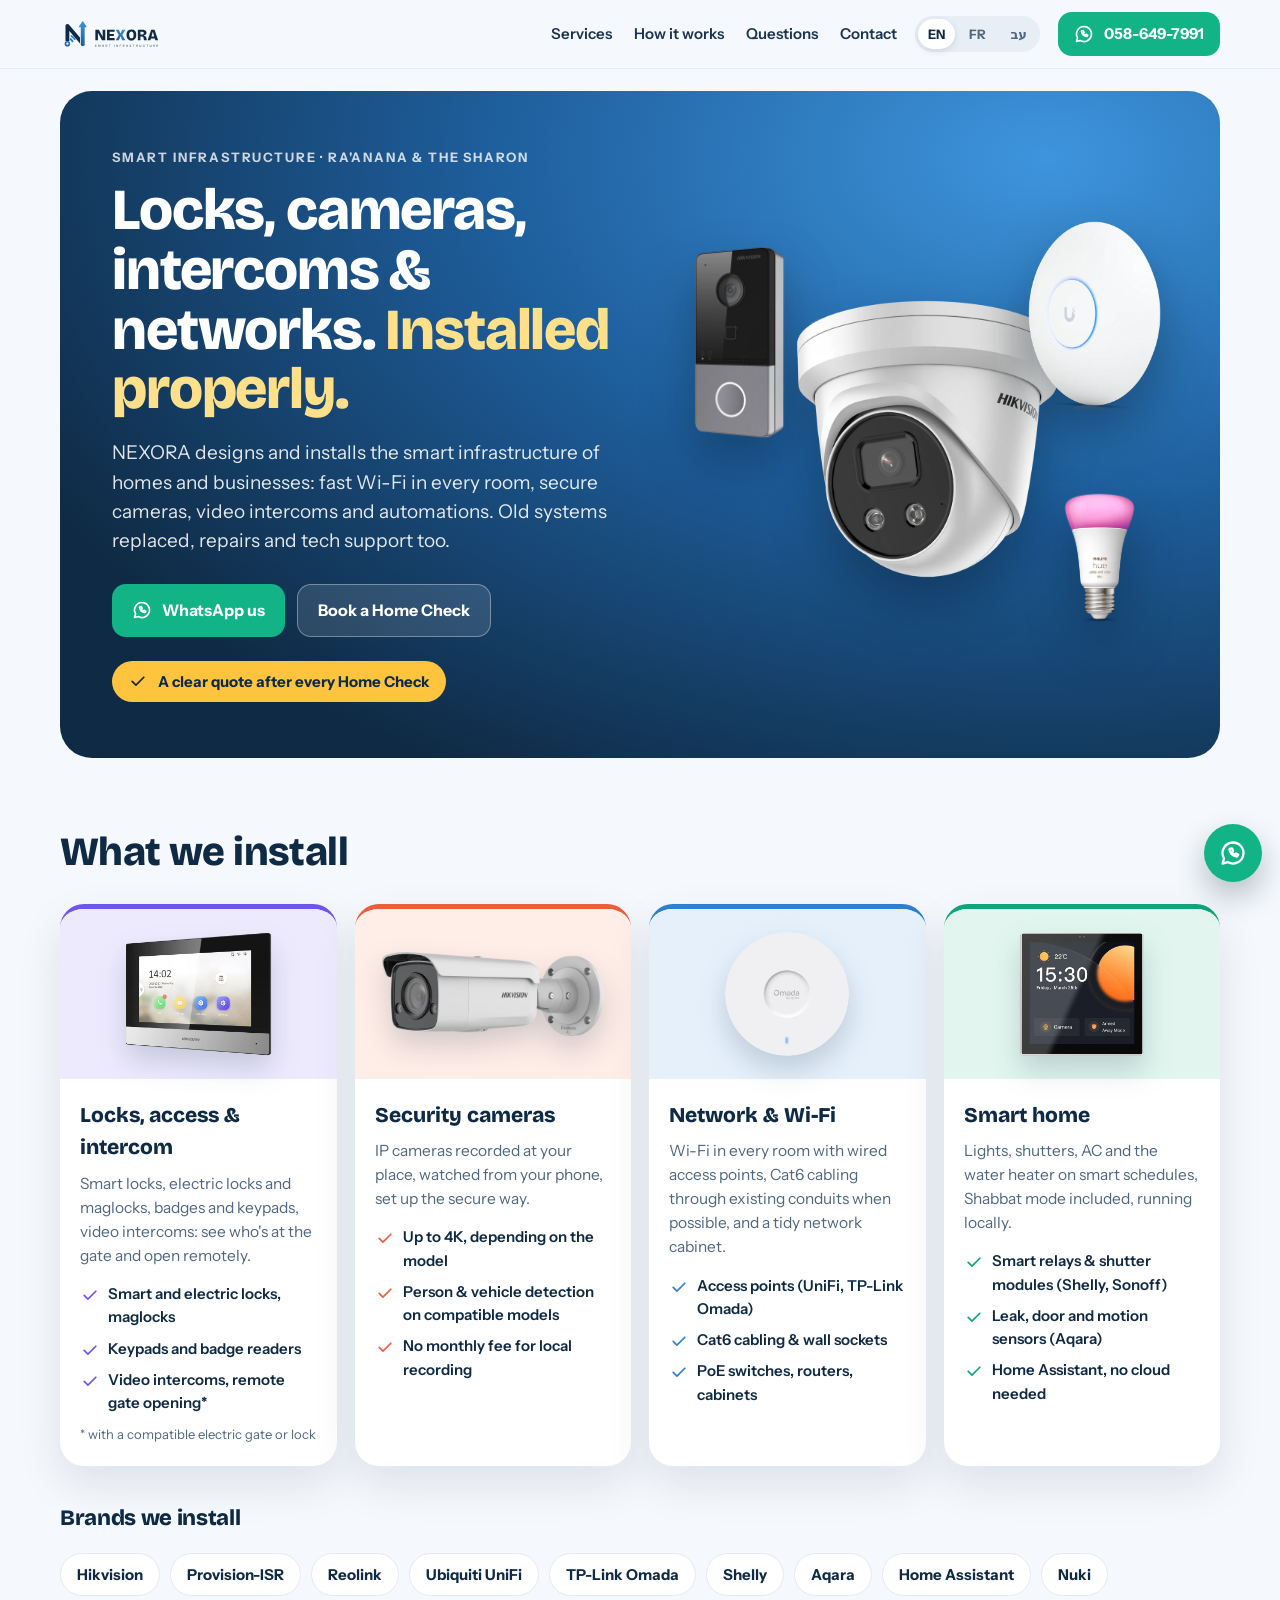
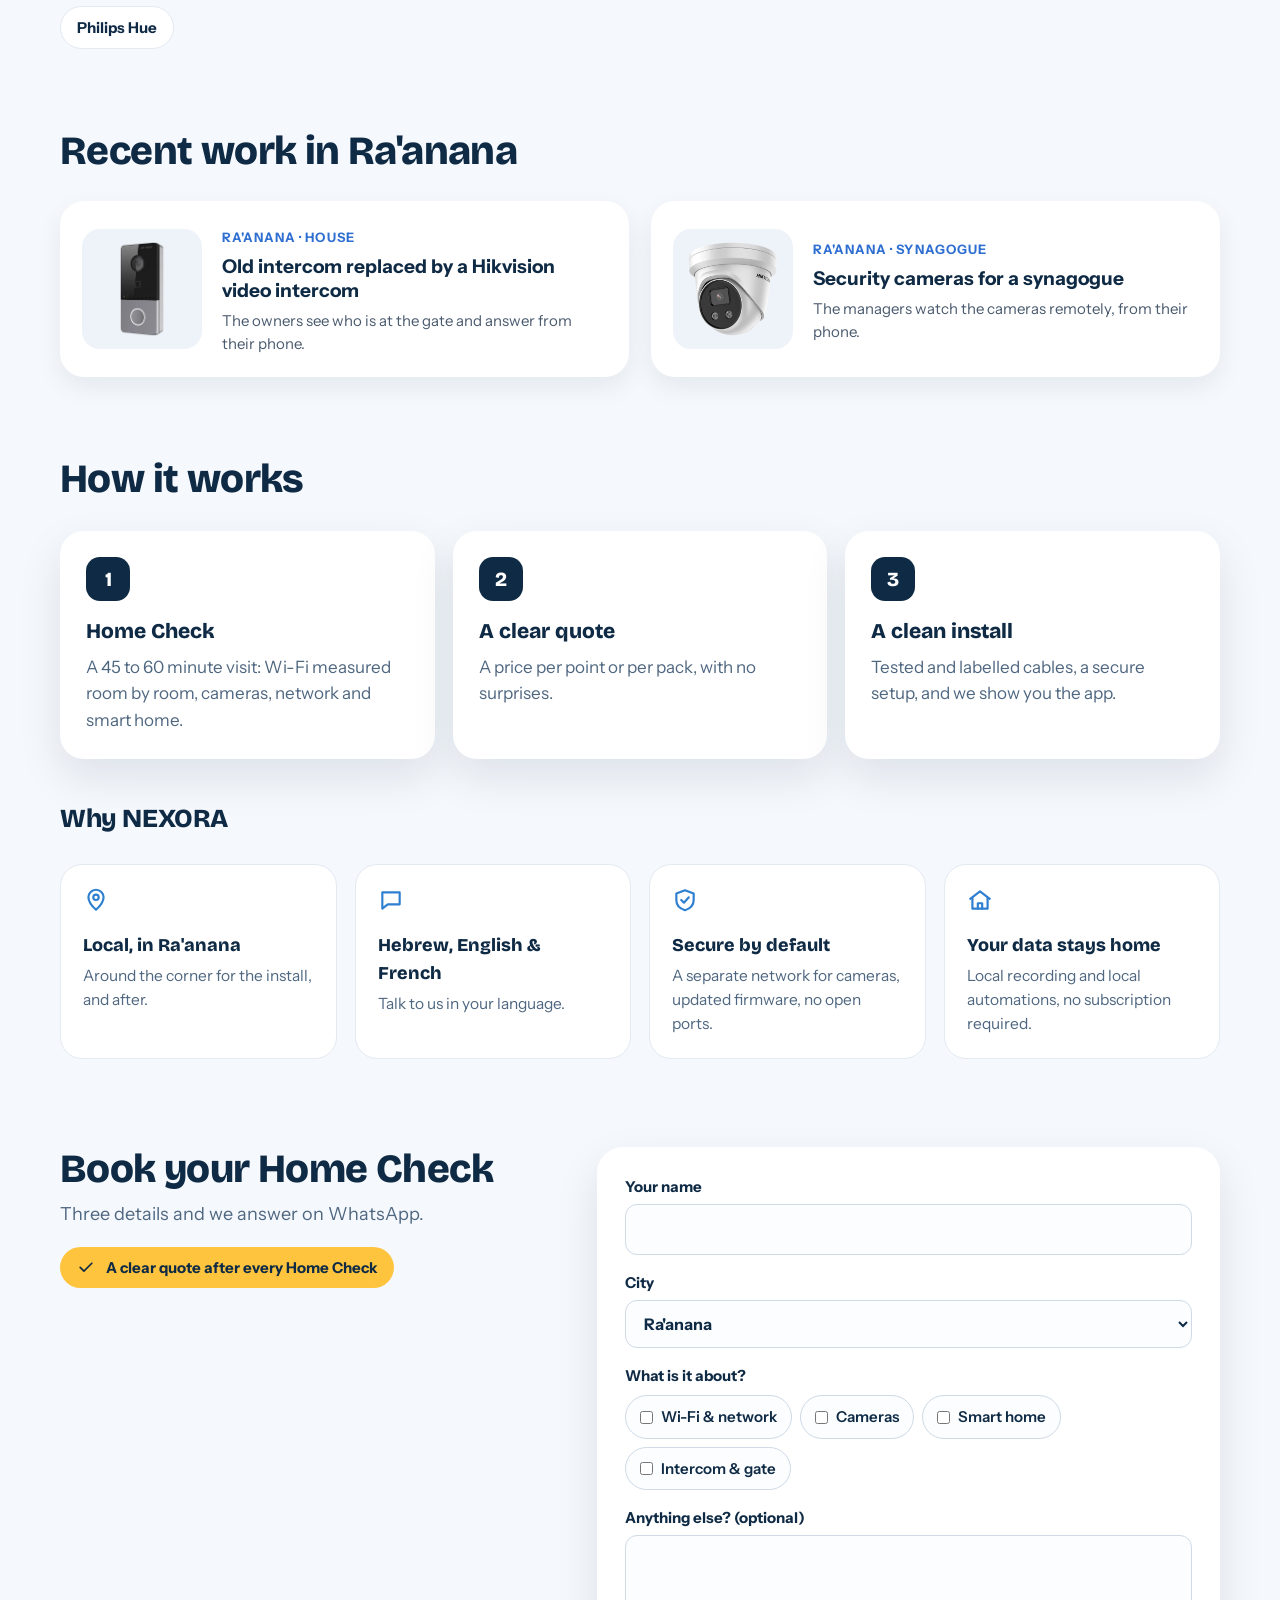
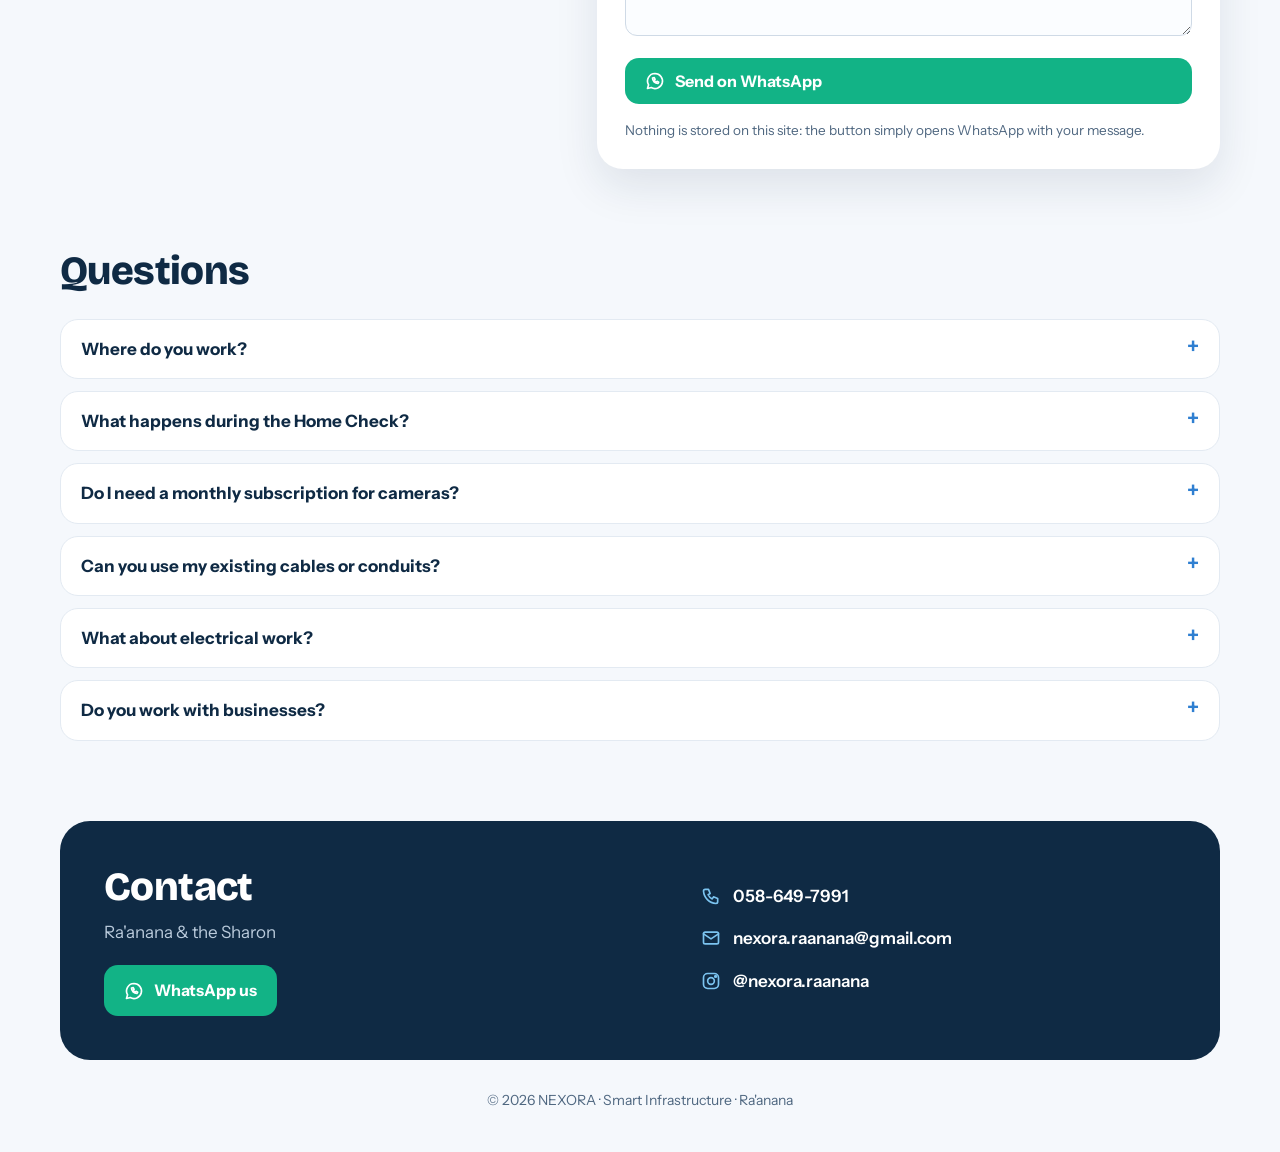
==== commit 25760bbb: "Low-voltage services first (locks, cameras, intercoms, network) and anonymous recent work in Ra'anan" ====
--- a/en/index.html
+++ b/en/index.html
@@ -26,8 +26,8 @@
   <section class="hero"><div class="in">
     <div>
       <div class="kicker">Smart Infrastructure · Ra'anana & the Sharon</div>
-      <h1>Cameras, Wi-Fi, intercom &amp; smart home. <em>Installed properly.</em></h1>
-      <p class="sub">NEXORA designs and installs the smart infrastructure of homes and businesses: fast Wi-Fi in every room, secure cameras, video intercoms and automations.</p>
+      <h1>Locks, cameras, intercoms &amp; networks. <em>Installed properly.</em></h1>
+      <p class="sub">NEXORA designs and installs the smart infrastructure of homes and businesses: fast Wi-Fi in every room, secure cameras, video intercoms and automations. Old systems replaced, repairs and tech support too.</p>
       <div class="ctas"><a class="btn wa" href="https://wa.me/972586497991?text=Hi%20NEXORA%2C%20I%27d%20like%20to%20book%20a%20Home%20Check." target="_blank" rel="noopener"><svg viewBox="0 0 24 24" aria-hidden="true"><path d="M12 3a9 9 0 0 0-7.7 13.6L3 21l4.5-1.2A9 9 0 1 0 12 3z"/><path d="M9 8.5c0 3.6 2.9 6.5 6.5 6.5l1-1.6-2-1-1 1a4.5 4.5 0 0 1-2.4-2.4l1-1-1-2z"/></svg>WhatsApp us</a><a class="btn ghost" href="#book">Book a Home Check</a></div>
       <div class="offer"><svg viewBox="0 0 24 24" aria-hidden="true"><path d="M5 12.5l4.5 4.5L19 7.5"/></svg>A clear quote after every Home Check</div>
     </div>
@@ -37,8 +37,10 @@
     </div>
   </div></section>
 
-  <section class="block" id="services"><h2 class="h2">What we install</h2><div class="grid4"><article class="svc" style="--c:var(--network);--tint:#E5F0FB"><div class="pic"><img src="../img/s-network.webp" alt="" loading="lazy" width="300" height="200"></div><div class="txt"><h3>Network &amp; Wi-Fi</h3><p>Wi-Fi in every room with wired access points, Cat6 cabling through existing conduits when possible, and a tidy network cabinet.</p><ul><li><svg viewBox="0 0 24 24" aria-hidden="true"><path d="M5 12.5l4.5 4.5L19 7.5"/></svg><span>Access points (UniFi, TP-Link Omada)</span></li><li><svg viewBox="0 0 24 24" aria-hidden="true"><path d="M5 12.5l4.5 4.5L19 7.5"/></svg><span>Cat6 cabling &amp; wall sockets</span></li><li><svg viewBox="0 0 24 24" aria-hidden="true"><path d="M5 12.5l4.5 4.5L19 7.5"/></svg><span>PoE switches, routers, cabinets</span></li></ul></div></article><article class="svc" style="--c:var(--security);--tint:#FFEDE7"><div class="pic"><img src="../img/s-security.webp" alt="" loading="lazy" width="300" height="200"></div><div class="txt"><h3>Security cameras</h3><p>IP cameras recorded at your place, watched from your phone, set up the secure way.</p><ul><li><svg viewBox="0 0 24 24" aria-hidden="true"><path d="M5 12.5l4.5 4.5L19 7.5"/></svg><span>Up to 4K, depending on the model</span></li><li><svg viewBox="0 0 24 24" aria-hidden="true"><path d="M5 12.5l4.5 4.5L19 7.5"/></svg><span>Person &amp; vehicle detection on compatible models</span></li><li><svg viewBox="0 0 24 24" aria-hidden="true"><path d="M5 12.5l4.5 4.5L19 7.5"/></svg><span>No monthly fee for local recording</span></li></ul></div></article><article class="svc" style="--c:var(--smart);--tint:#E2F6EF"><div class="pic"><img src="../img/s-smart.webp" alt="" loading="lazy" width="300" height="200"></div><div class="txt"><h3>Smart home</h3><p>Lights, shutters, AC and the water heater on smart schedules, Shabbat mode included, running locally.</p><ul><li><svg viewBox="0 0 24 24" aria-hidden="true"><path d="M5 12.5l4.5 4.5L19 7.5"/></svg><span>Smart relays &amp; shutter modules (Shelly, Sonoff)</span></li><li><svg viewBox="0 0 24 24" aria-hidden="true"><path d="M5 12.5l4.5 4.5L19 7.5"/></svg><span>Leak, door and motion sensors (Aqara)</span></li><li><svg viewBox="0 0 24 24" aria-hidden="true"><path d="M5 12.5l4.5 4.5L19 7.5"/></svg><span>Home Assistant, no cloud needed</span></li></ul></div></article><article class="svc" style="--c:var(--digital);--tint:#EEEAFE"><div class="pic"><img src="../img/s-digital.webp" alt="" loading="lazy" width="300" height="200"></div><div class="txt"><h3>Intercom &amp; access</h3><p>See who's at the gate, talk from your phone and open remotely.</p><ul><li><svg viewBox="0 0 24 24" aria-hidden="true"><path d="M5 12.5l4.5 4.5L19 7.5"/></svg><span>Video intercoms (Hikvision)</span></li><li><svg viewBox="0 0 24 24" aria-hidden="true"><path d="M5 12.5l4.5 4.5L19 7.5"/></svg><span>Remote gate opening*</span></li><li><svg viewBox="0 0 24 24" aria-hidden="true"><path d="M5 12.5l4.5 4.5L19 7.5"/></svg><span>Keypads, badge readers, smart locks</span></li></ul><small>* with a compatible electric gate or lock</small></div></article></div>
+  <section class="block" id="services"><h2 class="h2">What we install</h2><div class="grid4"><article class="svc" style="--c:var(--digital);--tint:#EEEAFE"><div class="pic"><img src="../img/s-digital.webp" alt="" loading="lazy" width="300" height="200"></div><div class="txt"><h3>Locks, access &amp; intercom</h3><p>Smart locks, electric locks and maglocks, badges and keypads, video intercoms: see who's at the gate and open remotely.</p><ul><li><svg viewBox="0 0 24 24" aria-hidden="true"><path d="M5 12.5l4.5 4.5L19 7.5"/></svg><span>Smart and electric locks, maglocks</span></li><li><svg viewBox="0 0 24 24" aria-hidden="true"><path d="M5 12.5l4.5 4.5L19 7.5"/></svg><span>Keypads and badge readers</span></li><li><svg viewBox="0 0 24 24" aria-hidden="true"><path d="M5 12.5l4.5 4.5L19 7.5"/></svg><span>Video intercoms, remote gate opening*</span></li></ul><small>* with a compatible electric gate or lock</small></div></article><article class="svc" style="--c:var(--security);--tint:#FFEDE7"><div class="pic"><img src="../img/s-security.webp" alt="" loading="lazy" width="300" height="200"></div><div class="txt"><h3>Security cameras</h3><p>IP cameras recorded at your place, watched from your phone, set up the secure way.</p><ul><li><svg viewBox="0 0 24 24" aria-hidden="true"><path d="M5 12.5l4.5 4.5L19 7.5"/></svg><span>Up to 4K, depending on the model</span></li><li><svg viewBox="0 0 24 24" aria-hidden="true"><path d="M5 12.5l4.5 4.5L19 7.5"/></svg><span>Person &amp; vehicle detection on compatible models</span></li><li><svg viewBox="0 0 24 24" aria-hidden="true"><path d="M5 12.5l4.5 4.5L19 7.5"/></svg><span>No monthly fee for local recording</span></li></ul></div></article><article class="svc" style="--c:var(--network);--tint:#E5F0FB"><div class="pic"><img src="../img/s-network.webp" alt="" loading="lazy" width="300" height="200"></div><div class="txt"><h3>Network &amp; Wi-Fi</h3><p>Wi-Fi in every room with wired access points, Cat6 cabling through existing conduits when possible, and a tidy network cabinet.</p><ul><li><svg viewBox="0 0 24 24" aria-hidden="true"><path d="M5 12.5l4.5 4.5L19 7.5"/></svg><span>Access points (UniFi, TP-Link Omada)</span></li><li><svg viewBox="0 0 24 24" aria-hidden="true"><path d="M5 12.5l4.5 4.5L19 7.5"/></svg><span>Cat6 cabling &amp; wall sockets</span></li><li><svg viewBox="0 0 24 24" aria-hidden="true"><path d="M5 12.5l4.5 4.5L19 7.5"/></svg><span>PoE switches, routers, cabinets</span></li></ul></div></article><article class="svc" style="--c:var(--smart);--tint:#E2F6EF"><div class="pic"><img src="../img/s-smart.webp" alt="" loading="lazy" width="300" height="200"></div><div class="txt"><h3>Smart home</h3><p>Lights, shutters, AC and the water heater on smart schedules, Shabbat mode included, running locally.</p><ul><li><svg viewBox="0 0 24 24" aria-hidden="true"><path d="M5 12.5l4.5 4.5L19 7.5"/></svg><span>Smart relays &amp; shutter modules (Shelly, Sonoff)</span></li><li><svg viewBox="0 0 24 24" aria-hidden="true"><path d="M5 12.5l4.5 4.5L19 7.5"/></svg><span>Leak, door and motion sensors (Aqara)</span></li><li><svg viewBox="0 0 24 24" aria-hidden="true"><path d="M5 12.5l4.5 4.5L19 7.5"/></svg><span>Home Assistant, no cloud needed</span></li></ul></div></article></div>
     <h3 class="h2" style="font-size:22px;margin-top:40px">Brands we install</h3><div class="brands"><span>Hikvision</span><span>Provision-ISR</span><span>Reolink</span><span>Ubiquiti UniFi</span><span>TP-Link Omada</span><span>Shelly</span><span>Aqara</span><span>Home Assistant</span><span>Nuki</span><span>Philips Hue</span></div></section>
+
+  <section class="block" id="refs"><h2 class="h2">Recent work in Ra'anana</h2><div class="refs"><article class="ref"><div class="pic"><img src="../img/villa.webp" alt="" loading="lazy"></div><div class="txt"><small>Ra'anana · House</small><h3>Old intercom replaced by a Hikvision video intercom</h3><p>The owners see who is at the gate and answer from their phone.</p></div></article><article class="ref"><div class="pic"><img src="../img/turret.webp" alt="" loading="lazy"></div><div class="txt"><small>Ra'anana · Synagogue</small><h3>Security cameras for a synagogue</h3><p>The managers watch the cameras remotely, from their phone.</p></div></article></div></section>
 
   <section class="block" id="how"><h2 class="h2">How it works</h2><div class="steps"><div class="step"><div class="n">1</div><h3>Home Check</h3><p>A 45 to 60 minute visit: Wi-Fi measured room by room, cameras, network and smart home.</p></div><div class="step"><div class="n">2</div><h3>A clear quote</h3><p>A price per point or per pack, with no surprises.</p></div><div class="step"><div class="n">3</div><h3>A clean install</h3><p>Tested and labelled cables, a secure setup, and we show you the app.</p></div></div>
     <h3 class="h2" style="font-size:26px;margin-top:46px">Why NEXORA</h3><div class="why"><div><svg viewBox="0 0 24 24" aria-hidden="true"><path d="M12 21s-7-6.2-7-11.5a7 7 0 0 1 14 0C19 14.8 12 21 12 21z"/><circle cx="12" cy="9.5" r="2.5"/></svg><b>Local, in Ra'anana</b><p>Around the corner for the install, and after.</p></div><div><svg viewBox="0 0 24 24" aria-hidden="true"><path d="M4 5h16v11H9l-5 4z"/></svg><b>Hebrew, English &amp; French</b><p>Talk to us in your language.</p></div><div><svg viewBox="0 0 24 24" aria-hidden="true"><path d="M12 3l8 3v6c0 4.8-3.4 8-8 9.5C7.4 20 4 16.8 4 12V6z"/><path d="M8.5 12l2.5 2.5 4.5-5"/></svg><b>Secure by default</b><p>A separate network for cameras, updated firmware, no open ports.</p></div><div><svg viewBox="0 0 24 24" aria-hidden="true"><path d="M3 11l9-7 9 7"/><path d="M5 10v10h14V10"/><path d="M10 20v-5h4v5"/></svg><b>Your data stays home</b><p>Local recording and local automations, no subscription required.</p></div></div></section>
--- a/site.css
+++ b/site.css
@@ -1,3 +1,11 @@
+.refs { display:grid; grid-template-columns:repeat(auto-fit,minmax(300px,1fr)); gap:22px; margin-top:28px; }
+.ref { display:flex; gap:20px; align-items:center; padding:22px; border-radius:24px; background:#fff; box-shadow:0 10px 26px rgba(15,42,68,.07); }
+.ref .pic { flex:none; width:120px; height:120px; border-radius:18px; background:#EEF3F9; display:grid; place-items:center; }
+.ref .pic img { max-width:96px; max-height:100px; object-fit:contain; }
+.ref small { font-weight:700; font-size:13px; letter-spacing:.08em; text-transform:uppercase; color:#2F6FD1; }
+.ref h3 { margin-top:6px; font-size:19px; line-height:1.25; }
+.ref p { margin-top:6px; font-size:15px; color:#4A5A6E; }
+
 :root { --navy: #0F2A44; --ink: #1B3550; --muted: #4F6780; --line: #E3EAF2; --bg: #F5F8FC; --card: #FFFFFF;
   --network: #2F7FD1; --security: #EE5D3C; --smart: #0FA57B; --digital: #6F55EE; --sun: #FFC43D; --wa: #12B386;
   --head: 'Bricolage Grotesque', 'Segoe UI', system-ui, sans-serif; --body: 'Instrument Sans', 'Segoe UI', system-ui, sans-serif;
